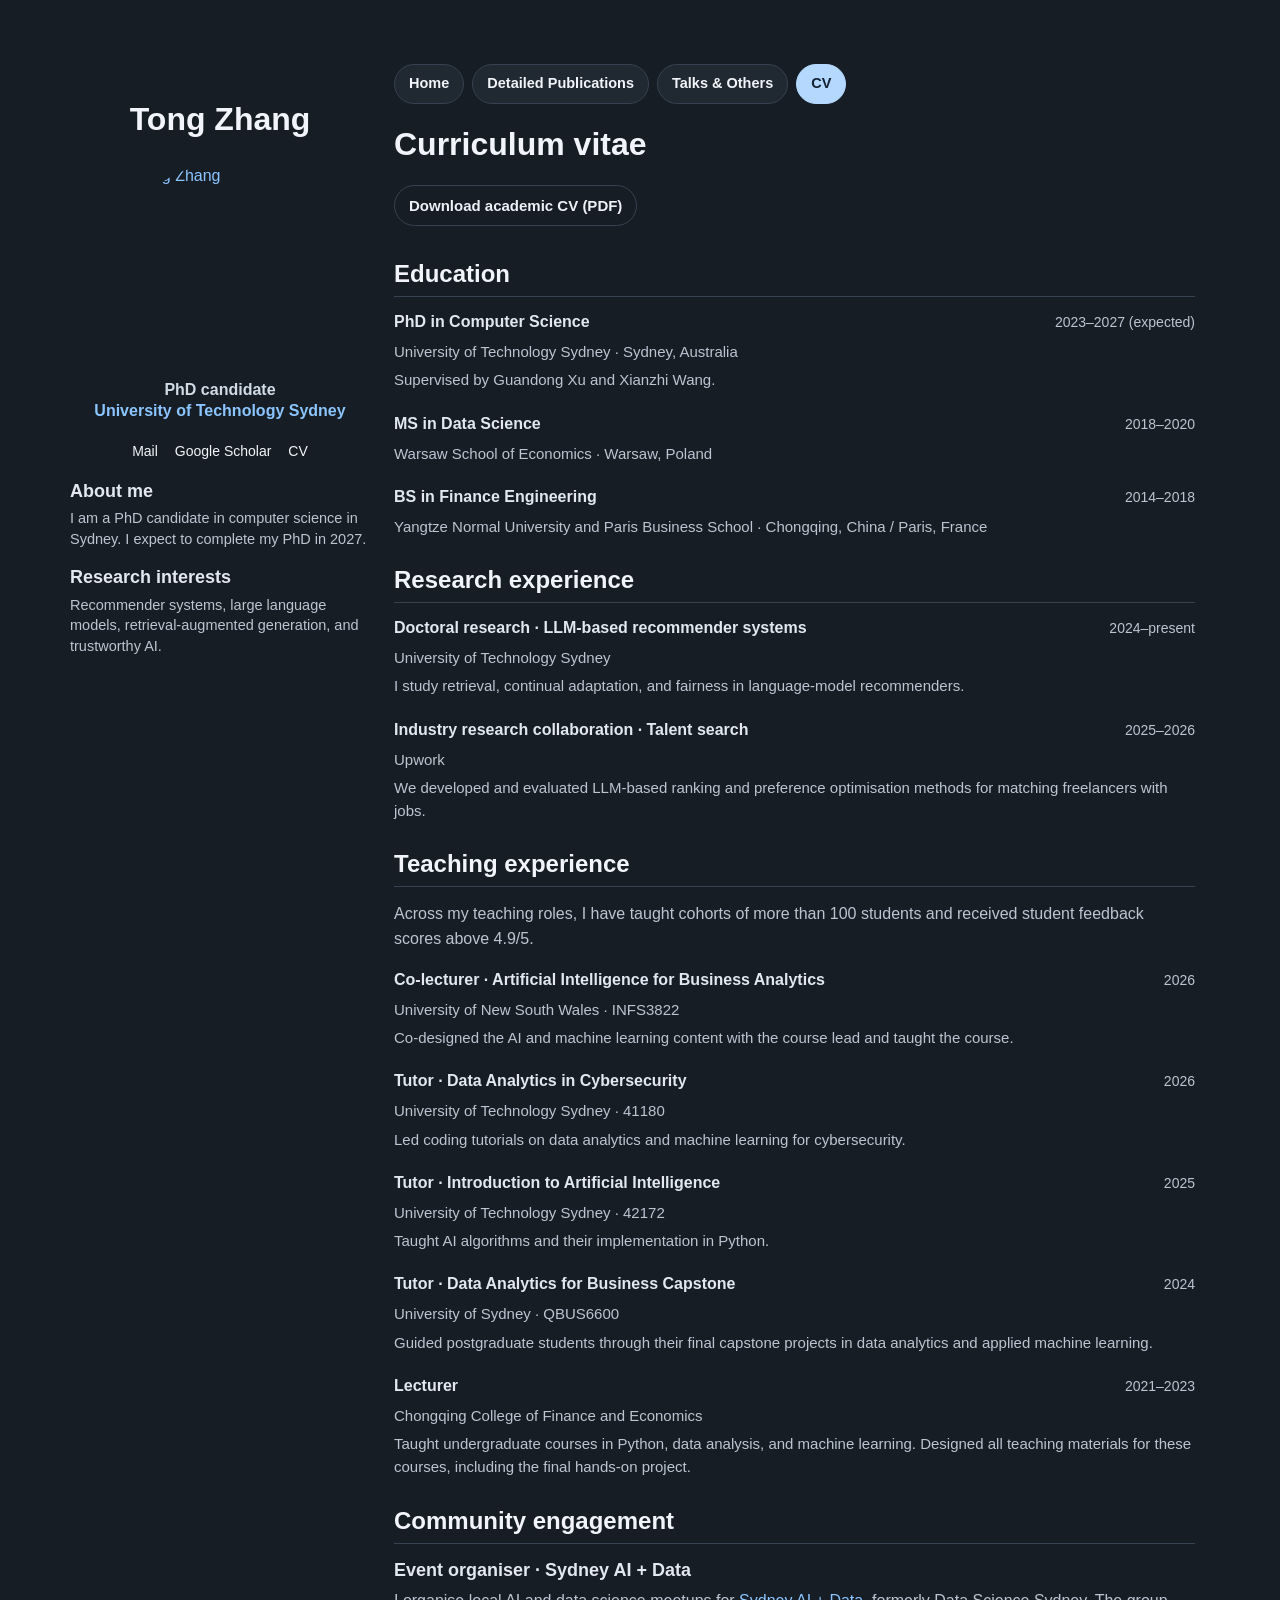
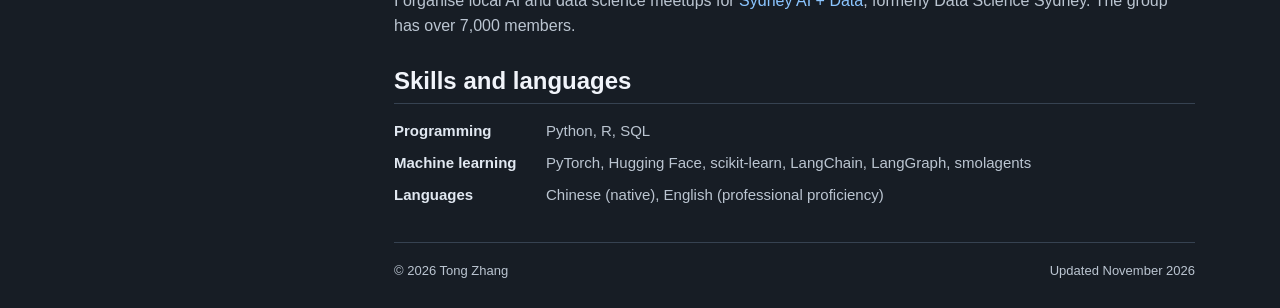
==== cv.html @ 7e2a7140 "Publish Tong Zhang’s academic website" ====
<!doctype html>
<html lang="en"><head><meta charset="utf-8"><meta name="viewport" content="width=device-width, initial-scale=1"><meta name="theme-color" content="#171d25"><meta name="description" content="Tong Zhang is a PhD candidate at the University of Technology Sydney studying recommender systems, large language models, and retrieval-augmented generation."><meta property="og:title" content="CV · Tong Zhang"><meta property="og:type" content="website"><meta property="og:description" content="Tong Zhang is a PhD candidate at the University of Technology Sydney studying recommender systems, large language models, and retrieval-augmented generation."><title>CV · Tong Zhang</title><link rel="stylesheet" href="style.css"></head>
<body><a class="skip-link" href="#main">Skip to content</a><div class="site-shell"><aside class="profile" aria-label="Profile">
        <a class="profile-name" href="index.html">Tong Zhang</a>
        <a class="portrait-link" href="https://scholar.google.com/citations?user=oyGxDycAAAAJ&amp;hl=en" aria-label="Tong Zhang on Google Scholar"><img class="portrait" src="assets/tong-zhang.jpg" alt="Tong Zhang" width="200" height="200"></a>
        <div class="profile-details"><p class="profile-role">PhD candidate<br><a href="https://www.uts.edu.au/">University of Technology Sydney</a></p>
        <div class="profile-links"><a href="mailto:Tong.Zhang-7@student.uts.edu.au">Mail</a><a href="https://scholar.google.com/citations?user=oyGxDycAAAAJ&amp;hl=en">Google Scholar</a><a href="assets/Tong_Zhang_Academic_CV.pdf">CV</a></div>
        <div class="profile-block"><h2>About me</h2><p>I am a PhD candidate in computer science in Sydney. I expect to complete my PhD in 2027.</p></div>
        <div class="profile-block"><h2>Research interests</h2><p>Recommender systems, large language models, retrieval-augmented generation, and trustworthy AI.</p></div></div></aside><div class="content-column"><nav class="top-nav" aria-label="Main navigation"><a href="index.html">Home</a><a href="publications.html">Detailed Publications</a><a href="talks.html">Talks &amp; Others</a><a href="cv.html" aria-current="page">CV</a></nav><main id="main" tabindex="-1" class="cv-page"><header class="page-header"><h1>Curriculum vitae</h1></header><div class="cv-downloads"><a class="primary-link" href="assets/Tong_Zhang_Academic_CV.pdf">Download academic CV (PDF)</a></div><section><div class="section-heading"><h2>Education</h2></div><article class="record"><div class="record-heading"><h3>PhD in Computer Science</h3><span class="record-date">2023–2027 (expected)</span></div><p class="institution">University of Technology Sydney · Sydney, Australia</p><p>Supervised by Guandong Xu and Xianzhi Wang.</p></article><article class="record"><div class="record-heading"><h3>MS in Data Science</h3><span class="record-date">2018–2020</span></div><p class="institution">Warsaw School of Economics · Warsaw, Poland</p></article><article class="record"><div class="record-heading"><h3>BS in Finance Engineering</h3><span class="record-date">2014–2018</span></div><p class="institution">Yangtze Normal University and Paris Business School · Chongqing, China / Paris, France</p></article></section><section><div class="section-heading"><h2>Research experience</h2></div><article class="record"><div class="record-heading"><h3>Doctoral research · LLM-based recommender systems</h3><span class="record-date">2024–present</span></div><p class="institution">University of Technology Sydney</p><p>I study retrieval, continual adaptation, and fairness in language-model recommenders.</p></article><article class="record"><div class="record-heading"><h3>Industry research collaboration · Talent search</h3><span class="record-date">2025–2026</span></div><p class="institution">Upwork</p><p>We developed and evaluated LLM-based ranking and preference optimisation methods for matching freelancers with jobs.</p></article></section><section><div class="section-heading"><h2>Teaching experience</h2></div><p>Across my teaching roles, I have taught cohorts of more than 100 students and received student feedback scores above 4.9/5.</p><article class="record"><div class="record-heading"><h3>Co-lecturer · Artificial Intelligence for Business Analytics</h3><span class="record-date">2026</span></div><p class="institution">University of New South Wales · INFS3822</p><p>Co-designed the AI and machine learning content with the course lead and taught the course.</p></article><article class="record"><div class="record-heading"><h3>Tutor · Data Analytics in Cybersecurity</h3><span class="record-date">2026</span></div><p class="institution">University of Technology Sydney · 41180</p><p>Led coding tutorials on data analytics and machine learning for cybersecurity.</p></article><article class="record"><div class="record-heading"><h3>Tutor · Introduction to Artificial Intelligence</h3><span class="record-date">2025</span></div><p class="institution">University of Technology Sydney · 42172</p><p>Taught AI algorithms and their implementation in Python.</p></article><article class="record"><div class="record-heading"><h3>Tutor · Data Analytics for Business Capstone</h3><span class="record-date">2024</span></div><p class="institution">University of Sydney · QBUS6600</p><p>Guided postgraduate students through their final capstone projects in data analytics and applied machine learning.</p></article><article class="record"><div class="record-heading"><h3>Lecturer</h3><span class="record-date">2021–2023</span></div><p class="institution">Chongqing College of Finance and Economics</p><p>Taught undergraduate courses in Python, data analysis, and machine learning. Designed all teaching materials for these courses, including the final hands-on project.</p></article></section><section><div class="section-heading"><h2>Community engagement</h2></div><h3>Event organiser · Sydney AI + Data</h3><p>I organise local AI and data science meetups for <a href="https://www.meetup.com/data-science-sydney/">Sydney AI + Data</a>, formerly Data Science Sydney. The group has over 7,000 members.</p></section><section><div class="section-heading"><h2>Skills and languages</h2></div><dl class="skills-list"><div><dt>Programming</dt><dd>Python, R, SQL</dd></div><div><dt>Machine learning</dt><dd>PyTorch, Hugging Face, scikit-learn, LangChain, LangGraph, smolagents</dd></div><div><dt>Languages</dt><dd>Chinese (native), English (professional proficiency)</dd></div></dl></section></main><footer class="site-footer"><span>© 2026 Tong Zhang</span><span>Updated November 2026</span></footer></div></div></body></html>
---- style.css ----
@charset "UTF-8";
@font-face{font-family:"Noto Sans";src:url("assets/NotoSans-Regular.ttf") format("truetype");font-style:normal;font-weight:400;font-display:swap}
@font-face{font-family:"Noto Sans";src:url("assets/NotoSans-Bold.ttf") format("truetype");font-style:normal;font-weight:700;font-display:swap}
:root{--ink:#f1f4fa;--heading:#f1f4fa;--text:#bbc5d1;--link:#8bc5ff;--line:#364251}
*{box-sizing:border-box}
html{scroll-behavior:smooth;scroll-padding-top:24px;scrollbar-gutter:stable}
body{margin:0;background:#171d25;color:var(--text);font:400 16px/1.55 "Noto Sans","Helvetica Neue",Arial,sans-serif;overflow-y:scroll}
a{color:var(--link);text-decoration:none;text-underline-offset:3px}
a:hover{text-decoration:underline;color:#afd7ff}
button,input{font:inherit}
button{cursor:pointer}
a:focus-visible,button:focus-visible,input:focus-visible{outline:2px solid var(--link);outline-offset:4px}
p{margin:0 0 18px}
h1,h2,h3{line-height:1.25;color:var(--heading);font-weight:700}
h1{font-size:2rem;margin:0 0 20px;color:var(--ink)}
h2{font-size:1.5rem;margin:0 0 14px}
h3{font-size:1.125rem;margin:0 0 8px;color:#e2e8ef}
strong{font-weight:700;color:var(--ink)}
sup{font-size:.75em;line-height:0}
[hidden]{display:none!important}
.site-shell{width:calc(100% - 140px);max-width:1280px;margin:60px auto 0;display:grid;grid-template-columns:300px minmax(0,1fr);gap:24px;align-items:start}
.profile{position:sticky;top:22px;padding-top:40px;max-height:calc(100vh - 32px);overflow-y:auto;scrollbar-width:none}
.profile::-webkit-scrollbar{display:none}
.profile-name{font-size:2rem;font-weight:700;color:var(--ink);line-height:1.2;display:block;text-align:center;margin:0 0 26px}
.profile-name:hover{text-decoration:none;color:var(--ink)}
.portrait-link{display:block;width:200px;margin:0 auto 16px}
.portrait{width:200px;height:200px;display:block;object-fit:cover;border-radius:50%}
.profile-role{text-align:center;font-size:1rem;line-height:1.3;font-weight:700;color:#d0dbe6;margin-bottom:13px}
.profile-role a{color:var(--link)}
.profile-links{display:flex;justify-content:center;flex-wrap:wrap;gap:8px 17px;font-size:.875rem;margin:19px 0 17px}
.profile-links a{color:var(--ink)}
.profile-block h2{font-size:1.125rem;color:#e2e8ef;margin:17px 0 6px}
.profile-block p{font-size:.90625rem;line-height:1.42;margin:0 0 15px}
.top-nav{display:flex;flex-wrap:wrap;align-items:center;gap:8px;margin:4px 0 20px}
.top-nav a{font-size:.90625rem;font-weight:700;color:var(--ink);padding:8px 14px;border:1px solid var(--line);border-radius:999px;line-height:1.5;background:#202831}
.top-nav a:hover{color:var(--link);border-color:var(--link);text-decoration:none}
.top-nav a[aria-current=page]{color:#142033;background:#b4d8ff;border-color:#b4d8ff}
.page-header{margin-bottom:21px}
.page-intro{font-size:1rem;line-height:1.65;margin-bottom:22px}
.introduction{line-height:1.65;margin-top:10px}
.research-profile{line-height:1.65}
section{margin:28px 0 0}
.section-heading{display:flex;align-items:baseline;justify-content:space-between;gap:16px;margin-bottom:15px}
.section-heading h2{margin:0}
.section-link{font-size:.875rem;white-space:nowrap}
.section-note{font-size:.9375rem;margin:-4px 0 18px}
.news-list{list-style:none;padding:0;margin:0}
.news-list li{display:grid;grid-template-columns:9rem minmax(0,1fr);gap:14px;margin-bottom:9px;font-size:.9375rem;line-height:1.5}
.news-date{color:#d0dbe6;white-space:nowrap;font-weight:700;font-size:.875rem}
.publication{padding:0;margin:0 0 22px;scroll-margin-top:24px}
.publication:last-child{margin-bottom:0}
.publication h3{font-size:1rem;line-height:1.5;margin-bottom:3px;color:#e1e8f1}
.authors{font-size:.9375rem;line-height:1.5;margin-bottom:3px}
.paper-meta{font-size:.875rem;display:flex;align-items:baseline;flex-wrap:wrap;gap:3px 16px;margin-bottom:0}
.meta-separator{padding:0 7px;color:#9ca9b9}
.paper-links{display:inline-flex;gap:12px}
.paper-summary{font-size:.9375rem;line-height:1.55;margin:7px 0 0}
.publication-tools{padding:0;margin:0 0 28px}
.publication-jumps{display:flex;flex-wrap:wrap;gap:7px 22px;margin-bottom:17px;font-size:.9375rem}
.publication-tools label{display:block;font-size:.875rem;font-weight:700;margin-bottom:5px}
.search-row{display:flex;gap:10px;align-items:center;max-width:600px}
.search-row input{width:100%;min-width:0;padding:8px 11px;border:1px solid #465565;border-radius:4px;background:#171d25;color:#e1e8f1}
.search-row input::placeholder{color:#a3b0bf}
.search-row button{border:1px solid #465565;border-radius:4px;background:#171d25;color:#e1e8f1;padding:8px 13px}
.search-status{font-size:.875rem;margin:6px 0 0}
.search-status:empty{display:none}
.equal-note{font-size:.875rem;margin-top:22px}
.empty-results{padding:22px 0}
.record{margin-bottom:22px}
.record-heading{display:flex;align-items:baseline;justify-content:space-between;gap:15px}
.record-date{font-size:.875rem;white-space:nowrap}
.record-date:empty{display:none}
.record-heading h3{font-size:1rem;color:#e1e8f1}
.institution{font-size:.9375rem;margin-bottom:5px}
.record p:last-child{margin-bottom:0}
.record>p:not(.institution){font-size:.9375rem}
.section-card{border:1px solid var(--line);border-radius:10px;padding:13px 15px;margin:0 0 22px;background:#171d25}
.section-card h2{margin:0 0 10px}
.activity-list{padding-left:18px;margin:0;line-height:1.55;font-size:.9375rem}
.activity-list li{margin-bottom:6px}
.activity-list li:last-child{margin-bottom:0}
.subsection+.subsection{border-top:1px dashed var(--line);padding-top:12px;margin-top:14px}
.subsection h3{margin:0 0 7px}
.activity-context{font-size:.9375rem;line-height:1.5;margin-bottom:9px}
.activity-list+.activity-context{margin:9px 0 0}
.cv-downloads{padding-bottom:6px;margin-bottom:24px}
.primary-link{display:inline-block;border:1px solid var(--line);color:#edf2f9;padding:8px 14px;border-radius:999px;font-size:.9375rem;font-weight:700}
.primary-link:hover{text-decoration:none;border-color:var(--link)}


.cv-page .section-heading{border-bottom:1px solid var(--line);padding-bottom:7px}
.cv-page section{margin-top:27px}
.cv-page .publication{margin-bottom:16px}
.compact-list{padding-left:20px;margin:0}
.compact-list li{margin-bottom:7px;font-size:.9375rem}
.skills-list{margin:0}
.skills-list>div{display:grid;grid-template-columns:135px 1fr;gap:17px;margin-bottom:9px;font-size:.9375rem}
dt{font-weight:700;color:#e1e8f1}
dd{margin:0}
.contact-section p{font-size:.9375rem;overflow-wrap:anywhere}
.site-footer{border-top:1px solid var(--line);margin-top:36px;padding:18px 0 26px;display:flex;justify-content:space-between;gap:14px;flex-wrap:wrap;font-size:.8125rem}
.sr-only{position:absolute;width:1px;height:1px;padding:0;margin:-1px;overflow:hidden;clip:rect(0,0,0,0);white-space:nowrap;border:0}
.skip-link{position:fixed;left:20px;top:-100px;background:#f1f4fa;padding:10px 18px;color:#171d25;z-index:10}
.skip-link:focus{top:12px}
@media(max-width:1050px){.site-shell{width:calc(100% - 70px);grid-template-columns:270px minmax(0,1fr);gap:25px}.profile-name{font-size:1.8rem}.top-nav a{padding:7px 12px}.record-heading{flex-wrap:wrap;gap:2px}}
@media(max-width:800px){.site-shell{display:block;width:calc(100% - 40px);margin-top:28px}.profile{position:static;max-height:none;overflow:visible;padding:0 0 22px;margin-bottom:22px;border-bottom:1px solid var(--line);display:grid;grid-template-columns:110px 1fr;column-gap:20px}.profile-name{grid-column:1/-1;text-align:left;margin-bottom:18px;font-size:1.9rem}.portrait-link{width:110px;margin:0}.portrait{width:110px;height:110px}.profile-role{text-align:left;font-size:.9375rem;line-height:1.4;margin-bottom:11px}.profile-links{justify-content:flex-start;font-size:.875rem;margin:14px 0 0}.profile-block{display:none}.top-nav{gap:7px;margin:0 0 24px}.top-nav a{font-size:.875rem;padding:7px 12px}.page-header{margin-bottom:20px}h1{font-size:1.8rem}.news-list li{grid-template-columns:9rem minmax(0,1fr);gap:10px}.section-heading{gap:10px}h2{font-size:1.4rem}.record-heading{display:block}.record-date{display:block;margin:-3px 0 5px}.skills-list>div{grid-template-columns:1fr;gap:2px}.section-card{padding:13px}.activity-list{font-size:.9375rem}.site-footer{margin-top:28px}.publication h3{font-size:1rem}}
@media(max-width:390px){.profile{grid-template-columns:90px 1fr;gap:15px}.portrait-link,.portrait{width:90px;height:90px}.top-nav a{font-size:.875rem;padding:7px 10px}.news-list li{grid-template-columns:1fr;gap:1px}.section-link{white-space:normal}}
@media(prefers-reduced-motion:reduce){html{scroll-behavior:auto}}

:root{color-scheme:dark}
.meetup-photos{display:grid;grid-template-columns:repeat(2,minmax(0,1fr));gap:14px;margin:18px 0 2px}
.meetup-photos img{display:block;width:100%;height:auto;border-radius:5px}
.meetup-photos figure{margin:0}
.meetup-photos figcaption{font-size:.825rem;color:var(--text);margin-top:6px}
@media(max-width:560px){.meetup-photos{grid-template-columns:1fr}}
@media print{body{font-size:10pt;color:#444}.site-shell{display:block;width:100%;margin:0}.profile,.top-nav,.cv-downloads,.publication-tools,.site-footer,.skip-link{display:none}main{width:100%}h1{font-size:22pt}h2{font-size:14pt}h3{font-size:11pt}.publication,.record{break-inside:avoid}a{color:#111}section{margin-top:16pt}.paper-links{display:none}.publication h3{font-size:11pt}.authors,.paper-meta,.paper-summary{font-size:9.5pt}}


@media print{:root{--ink:#111;--text:#333;--heading:#111;--link:#111;--line:#bbb;color-scheme:light}body,main,.section-card{background:#fff}h3,.publication h3,.record-heading h3,dt,.news-date{color:#222}}.portrait{object-position:center 16%}
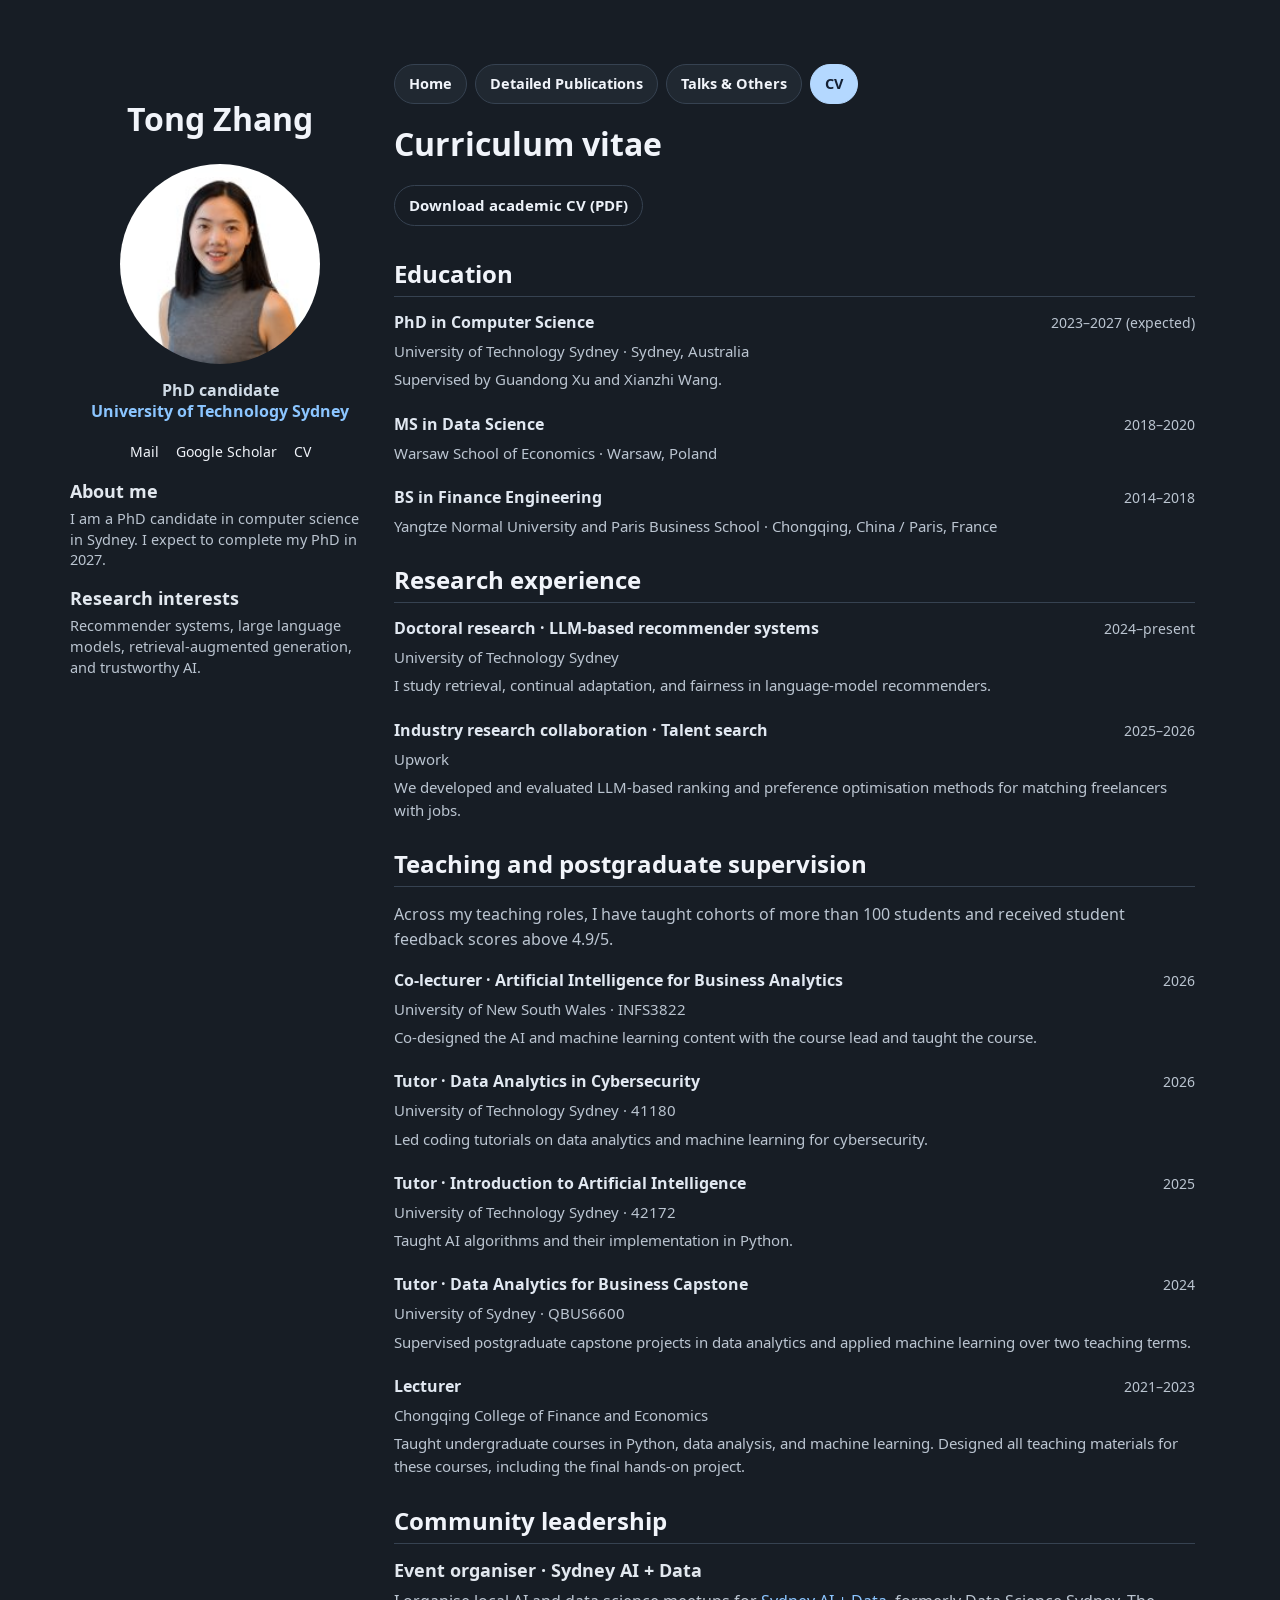
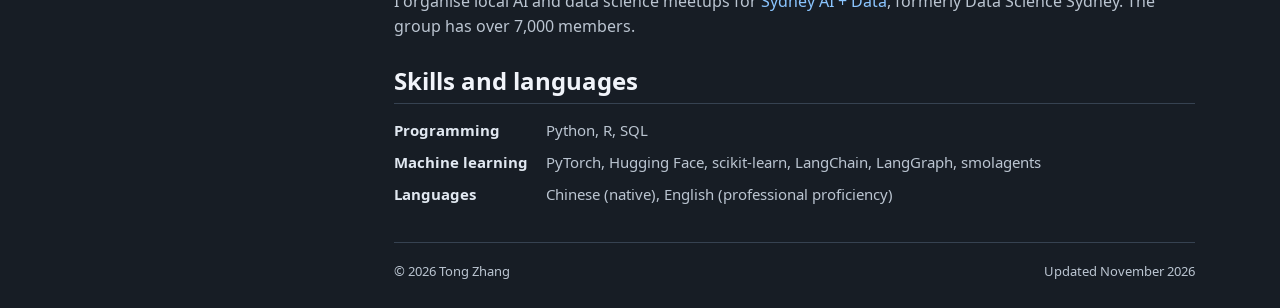
==== commit 72b58374: "Highlight teaching, supervision and community leadership" ====
--- a/cv.html
+++ b/cv.html
@@ -6,4 +6,4 @@
         <div class="profile-details"><p class="profile-role">PhD candidate<br><a href="https://www.uts.edu.au/">University of Technology Sydney</a></p>
         <div class="profile-links"><a href="mailto:Tong.Zhang-7@student.uts.edu.au">Mail</a><a href="https://scholar.google.com/citations?user=oyGxDycAAAAJ&amp;hl=en">Google Scholar</a><a href="assets/Tong_Zhang_Academic_CV.pdf">CV</a></div>
         <div class="profile-block"><h2>About me</h2><p>I am a PhD candidate in computer science in Sydney. I expect to complete my PhD in 2027.</p></div>
-        <div class="profile-block"><h2>Research interests</h2><p>Recommender systems, large language models, retrieval-augmented generation, and trustworthy AI.</p></div></div></aside><div class="content-column"><nav class="top-nav" aria-label="Main navigation"><a href="index.html">Home</a><a href="publications.html">Detailed Publications</a><a href="talks.html">Talks &amp; Others</a><a href="cv.html" aria-current="page">CV</a></nav><main id="main" tabindex="-1" class="cv-page"><header class="page-header"><h1>Curriculum vitae</h1></header><div class="cv-downloads"><a class="primary-link" href="assets/Tong_Zhang_Academic_CV.pdf">Download academic CV (PDF)</a></div><section><div class="section-heading"><h2>Education</h2></div><article class="record"><div class="record-heading"><h3>PhD in Computer Science</h3><span class="record-date">2023–2027 (expected)</span></div><p class="institution">University of Technology Sydney · Sydney, Australia</p><p>Supervised by Guandong Xu and Xianzhi Wang.</p></article><article class="record"><div class="record-heading"><h3>MS in Data Science</h3><span class="record-date">2018–2020</span></div><p class="institution">Warsaw School of Economics · Warsaw, Poland</p></article><article class="record"><div class="record-heading"><h3>BS in Finance Engineering</h3><span class="record-date">2014–2018</span></div><p class="institution">Yangtze Normal University and Paris Business School · Chongqing, China / Paris, France</p></article></section><section><div class="section-heading"><h2>Research experience</h2></div><article class="record"><div class="record-heading"><h3>Doctoral research · LLM-based recommender systems</h3><span class="record-date">2024–present</span></div><p class="institution">University of Technology Sydney</p><p>I study retrieval, continual adaptation, and fairness in language-model recommenders.</p></article><article class="record"><div class="record-heading"><h3>Industry research collaboration · Talent search</h3><span class="record-date">2025–2026</span></div><p class="institution">Upwork</p><p>We developed and evaluated LLM-based ranking and preference optimisation methods for matching freelancers with jobs.</p></article></section><section><div class="section-heading"><h2>Teaching experience</h2></div><p>Across my teaching roles, I have taught cohorts of more than 100 students and received student feedback scores above 4.9/5.</p><article class="record"><div class="record-heading"><h3>Co-lecturer · Artificial Intelligence for Business Analytics</h3><span class="record-date">2026</span></div><p class="institution">University of New South Wales · INFS3822</p><p>Co-designed the AI and machine learning content with the course lead and taught the course.</p></article><article class="record"><div class="record-heading"><h3>Tutor · Data Analytics in Cybersecurity</h3><span class="record-date">2026</span></div><p class="institution">University of Technology Sydney · 41180</p><p>Led coding tutorials on data analytics and machine learning for cybersecurity.</p></article><article class="record"><div class="record-heading"><h3>Tutor · Introduction to Artificial Intelligence</h3><span class="record-date">2025</span></div><p class="institution">University of Technology Sydney · 42172</p><p>Taught AI algorithms and their implementation in Python.</p></article><article class="record"><div class="record-heading"><h3>Tutor · Data Analytics for Business Capstone</h3><span class="record-date">2024</span></div><p class="institution">University of Sydney · QBUS6600</p><p>Guided postgraduate students through their final capstone projects in data analytics and applied machine learning.</p></article><article class="record"><div class="record-heading"><h3>Lecturer</h3><span class="record-date">2021–2023</span></div><p class="institution">Chongqing College of Finance and Economics</p><p>Taught undergraduate courses in Python, data analysis, and machine learning. Designed all teaching materials for these courses, including the final hands-on project.</p></article></section><section><div class="section-heading"><h2>Community engagement</h2></div><h3>Event organiser · Sydney AI + Data</h3><p>I organise local AI and data science meetups for <a href="https://www.meetup.com/data-science-sydney/">Sydney AI + Data</a>, formerly Data Science Sydney. The group has over 7,000 members.</p></section><section><div class="section-heading"><h2>Skills and languages</h2></div><dl class="skills-list"><div><dt>Programming</dt><dd>Python, R, SQL</dd></div><div><dt>Machine learning</dt><dd>PyTorch, Hugging Face, scikit-learn, LangChain, LangGraph, smolagents</dd></div><div><dt>Languages</dt><dd>Chinese (native), English (professional proficiency)</dd></div></dl></section></main><footer class="site-footer"><span>© 2026 Tong Zhang</span><span>Updated November 2026</span></footer></div></div></body></html>+        <div class="profile-block"><h2>Research interests</h2><p>Recommender systems, large language models, retrieval-augmented generation, and trustworthy AI.</p></div></div></aside><div class="content-column"><nav class="top-nav" aria-label="Main navigation"><a href="index.html">Home</a><a href="publications.html">Detailed Publications</a><a href="talks.html">Talks &amp; Others</a><a href="cv.html" aria-current="page">CV</a></nav><main id="main" tabindex="-1" class="cv-page"><header class="page-header"><h1>Curriculum vitae</h1></header><div class="cv-downloads"><a class="primary-link" href="assets/Tong_Zhang_Academic_CV.pdf">Download academic CV (PDF)</a></div><section><div class="section-heading"><h2>Education</h2></div><article class="record"><div class="record-heading"><h3>PhD in Computer Science</h3><span class="record-date">2023–2027 (expected)</span></div><p class="institution">University of Technology Sydney · Sydney, Australia</p><p>Supervised by Guandong Xu and Xianzhi Wang.</p></article><article class="record"><div class="record-heading"><h3>MS in Data Science</h3><span class="record-date">2018–2020</span></div><p class="institution">Warsaw School of Economics · Warsaw, Poland</p></article><article class="record"><div class="record-heading"><h3>BS in Finance Engineering</h3><span class="record-date">2014–2018</span></div><p class="institution">Yangtze Normal University and Paris Business School · Chongqing, China / Paris, France</p></article></section><section><div class="section-heading"><h2>Research experience</h2></div><article class="record"><div class="record-heading"><h3>Doctoral research · LLM-based recommender systems</h3><span class="record-date">2024–present</span></div><p class="institution">University of Technology Sydney</p><p>I study retrieval, continual adaptation, and fairness in language-model recommenders.</p></article><article class="record"><div class="record-heading"><h3>Industry research collaboration · Talent search</h3><span class="record-date">2025–2026</span></div><p class="institution">Upwork</p><p>We developed and evaluated LLM-based ranking and preference optimisation methods for matching freelancers with jobs.</p></article></section><section><div class="section-heading"><h2>Teaching and postgraduate supervision</h2></div><p>Across my teaching roles, I have taught cohorts of more than 100 students and received student feedback scores above 4.9/5.</p><article class="record"><div class="record-heading"><h3>Co-lecturer · Artificial Intelligence for Business Analytics</h3><span class="record-date">2026</span></div><p class="institution">University of New South Wales · INFS3822</p><p>Co-designed the AI and machine learning content with the course lead and taught the course.</p></article><article class="record"><div class="record-heading"><h3>Tutor · Data Analytics in Cybersecurity</h3><span class="record-date">2026</span></div><p class="institution">University of Technology Sydney · 41180</p><p>Led coding tutorials on data analytics and machine learning for cybersecurity.</p></article><article class="record"><div class="record-heading"><h3>Tutor · Introduction to Artificial Intelligence</h3><span class="record-date">2025</span></div><p class="institution">University of Technology Sydney · 42172</p><p>Taught AI algorithms and their implementation in Python.</p></article><article class="record"><div class="record-heading"><h3>Tutor · Data Analytics for Business Capstone</h3><span class="record-date">2024</span></div><p class="institution">University of Sydney · QBUS6600</p><p>Supervised postgraduate capstone projects in data analytics and applied machine learning over two teaching terms.</p></article><article class="record"><div class="record-heading"><h3>Lecturer</h3><span class="record-date">2021–2023</span></div><p class="institution">Chongqing College of Finance and Economics</p><p>Taught undergraduate courses in Python, data analysis, and machine learning. Designed all teaching materials for these courses, including the final hands-on project.</p></article></section><section><div class="section-heading"><h2>Community leadership</h2></div><h3>Event organiser · Sydney AI + Data</h3><p>I organise local AI and data science meetups for <a href="https://www.meetup.com/data-science-sydney/">Sydney AI + Data</a>, formerly Data Science Sydney. The group has over 7,000 members.</p></section><section><div class="section-heading"><h2>Skills and languages</h2></div><dl class="skills-list"><div><dt>Programming</dt><dd>Python, R, SQL</dd></div><div><dt>Machine learning</dt><dd>PyTorch, Hugging Face, scikit-learn, LangChain, LangGraph, smolagents</dd></div><div><dt>Languages</dt><dd>Chinese (native), English (professional proficiency)</dd></div></dl></section></main><footer class="site-footer"><span>© 2026 Tong Zhang</span><span>Updated November 2026</span></footer></div></div></body></html>
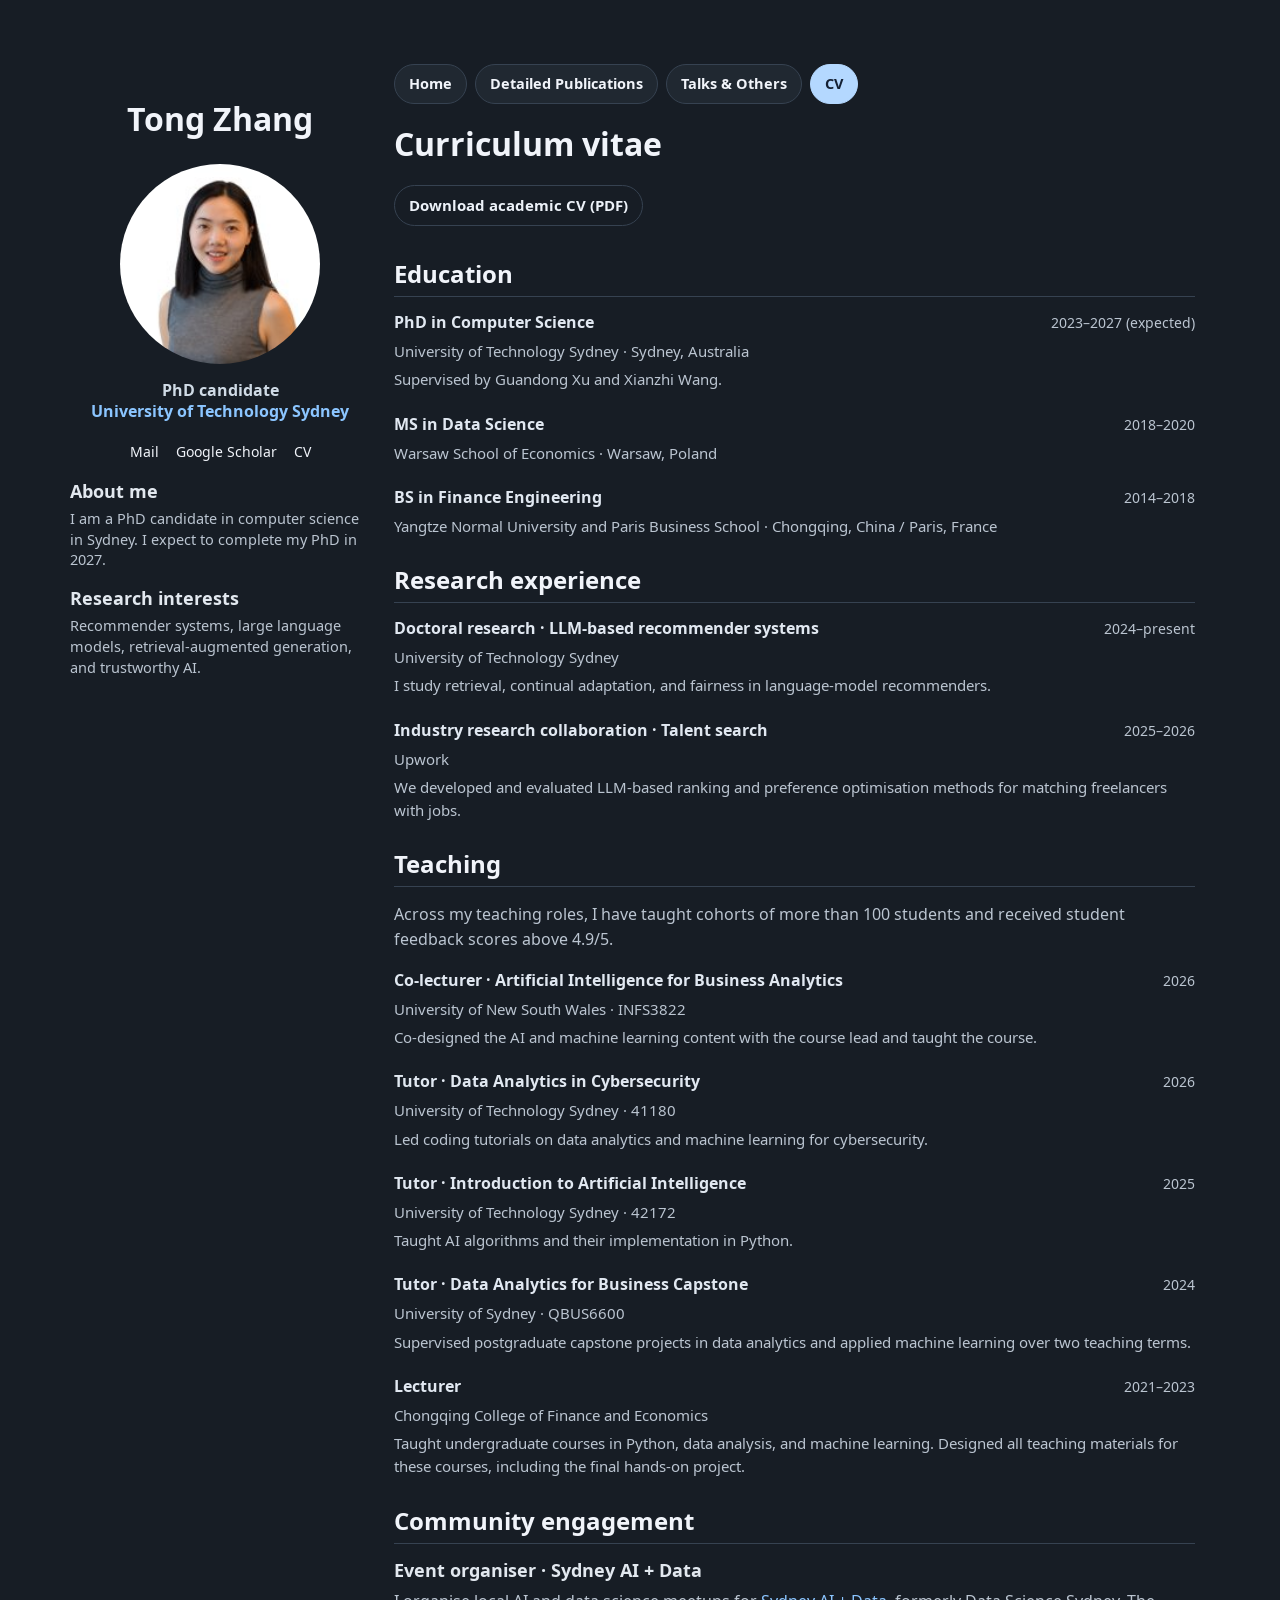
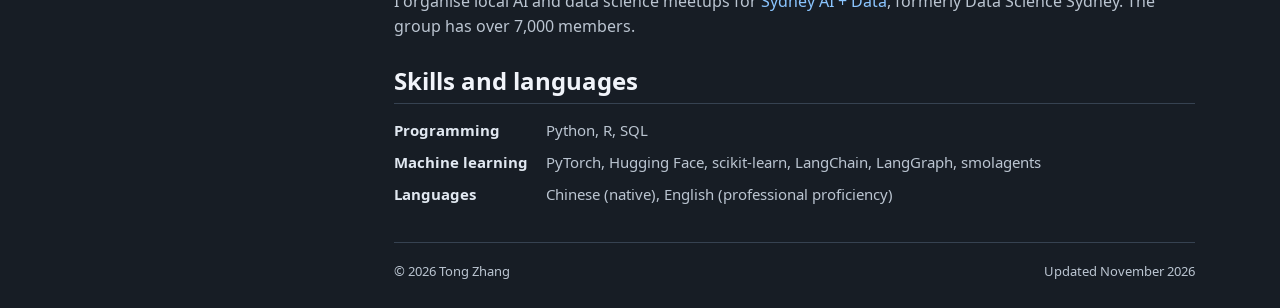
==== commit 32dd9bd6: "Use concise headings for teaching and community work" ====
--- a/cv.html
+++ b/cv.html
@@ -6,4 +6,4 @@
         <div class="profile-details"><p class="profile-role">PhD candidate<br><a href="https://www.uts.edu.au/">University of Technology Sydney</a></p>
         <div class="profile-links"><a href="mailto:Tong.Zhang-7@student.uts.edu.au">Mail</a><a href="https://scholar.google.com/citations?user=oyGxDycAAAAJ&amp;hl=en">Google Scholar</a><a href="assets/Tong_Zhang_Academic_CV.pdf">CV</a></div>
         <div class="profile-block"><h2>About me</h2><p>I am a PhD candidate in computer science in Sydney. I expect to complete my PhD in 2027.</p></div>
-        <div class="profile-block"><h2>Research interests</h2><p>Recommender systems, large language models, retrieval-augmented generation, and trustworthy AI.</p></div></div></aside><div class="content-column"><nav class="top-nav" aria-label="Main navigation"><a href="index.html">Home</a><a href="publications.html">Detailed Publications</a><a href="talks.html">Talks &amp; Others</a><a href="cv.html" aria-current="page">CV</a></nav><main id="main" tabindex="-1" class="cv-page"><header class="page-header"><h1>Curriculum vitae</h1></header><div class="cv-downloads"><a class="primary-link" href="assets/Tong_Zhang_Academic_CV.pdf">Download academic CV (PDF)</a></div><section><div class="section-heading"><h2>Education</h2></div><article class="record"><div class="record-heading"><h3>PhD in Computer Science</h3><span class="record-date">2023–2027 (expected)</span></div><p class="institution">University of Technology Sydney · Sydney, Australia</p><p>Supervised by Guandong Xu and Xianzhi Wang.</p></article><article class="record"><div class="record-heading"><h3>MS in Data Science</h3><span class="record-date">2018–2020</span></div><p class="institution">Warsaw School of Economics · Warsaw, Poland</p></article><article class="record"><div class="record-heading"><h3>BS in Finance Engineering</h3><span class="record-date">2014–2018</span></div><p class="institution">Yangtze Normal University and Paris Business School · Chongqing, China / Paris, France</p></article></section><section><div class="section-heading"><h2>Research experience</h2></div><article class="record"><div class="record-heading"><h3>Doctoral research · LLM-based recommender systems</h3><span class="record-date">2024–present</span></div><p class="institution">University of Technology Sydney</p><p>I study retrieval, continual adaptation, and fairness in language-model recommenders.</p></article><article class="record"><div class="record-heading"><h3>Industry research collaboration · Talent search</h3><span class="record-date">2025–2026</span></div><p class="institution">Upwork</p><p>We developed and evaluated LLM-based ranking and preference optimisation methods for matching freelancers with jobs.</p></article></section><section><div class="section-heading"><h2>Teaching and postgraduate supervision</h2></div><p>Across my teaching roles, I have taught cohorts of more than 100 students and received student feedback scores above 4.9/5.</p><article class="record"><div class="record-heading"><h3>Co-lecturer · Artificial Intelligence for Business Analytics</h3><span class="record-date">2026</span></div><p class="institution">University of New South Wales · INFS3822</p><p>Co-designed the AI and machine learning content with the course lead and taught the course.</p></article><article class="record"><div class="record-heading"><h3>Tutor · Data Analytics in Cybersecurity</h3><span class="record-date">2026</span></div><p class="institution">University of Technology Sydney · 41180</p><p>Led coding tutorials on data analytics and machine learning for cybersecurity.</p></article><article class="record"><div class="record-heading"><h3>Tutor · Introduction to Artificial Intelligence</h3><span class="record-date">2025</span></div><p class="institution">University of Technology Sydney · 42172</p><p>Taught AI algorithms and their implementation in Python.</p></article><article class="record"><div class="record-heading"><h3>Tutor · Data Analytics for Business Capstone</h3><span class="record-date">2024</span></div><p class="institution">University of Sydney · QBUS6600</p><p>Supervised postgraduate capstone projects in data analytics and applied machine learning over two teaching terms.</p></article><article class="record"><div class="record-heading"><h3>Lecturer</h3><span class="record-date">2021–2023</span></div><p class="institution">Chongqing College of Finance and Economics</p><p>Taught undergraduate courses in Python, data analysis, and machine learning. Designed all teaching materials for these courses, including the final hands-on project.</p></article></section><section><div class="section-heading"><h2>Community leadership</h2></div><h3>Event organiser · Sydney AI + Data</h3><p>I organise local AI and data science meetups for <a href="https://www.meetup.com/data-science-sydney/">Sydney AI + Data</a>, formerly Data Science Sydney. The group has over 7,000 members.</p></section><section><div class="section-heading"><h2>Skills and languages</h2></div><dl class="skills-list"><div><dt>Programming</dt><dd>Python, R, SQL</dd></div><div><dt>Machine learning</dt><dd>PyTorch, Hugging Face, scikit-learn, LangChain, LangGraph, smolagents</dd></div><div><dt>Languages</dt><dd>Chinese (native), English (professional proficiency)</dd></div></dl></section></main><footer class="site-footer"><span>© 2026 Tong Zhang</span><span>Updated November 2026</span></footer></div></div></body></html>+        <div class="profile-block"><h2>Research interests</h2><p>Recommender systems, large language models, retrieval-augmented generation, and trustworthy AI.</p></div></div></aside><div class="content-column"><nav class="top-nav" aria-label="Main navigation"><a href="index.html">Home</a><a href="publications.html">Detailed Publications</a><a href="talks.html">Talks &amp; Others</a><a href="cv.html" aria-current="page">CV</a></nav><main id="main" tabindex="-1" class="cv-page"><header class="page-header"><h1>Curriculum vitae</h1></header><div class="cv-downloads"><a class="primary-link" href="assets/Tong_Zhang_Academic_CV.pdf">Download academic CV (PDF)</a></div><section><div class="section-heading"><h2>Education</h2></div><article class="record"><div class="record-heading"><h3>PhD in Computer Science</h3><span class="record-date">2023–2027 (expected)</span></div><p class="institution">University of Technology Sydney · Sydney, Australia</p><p>Supervised by Guandong Xu and Xianzhi Wang.</p></article><article class="record"><div class="record-heading"><h3>MS in Data Science</h3><span class="record-date">2018–2020</span></div><p class="institution">Warsaw School of Economics · Warsaw, Poland</p></article><article class="record"><div class="record-heading"><h3>BS in Finance Engineering</h3><span class="record-date">2014–2018</span></div><p class="institution">Yangtze Normal University and Paris Business School · Chongqing, China / Paris, France</p></article></section><section><div class="section-heading"><h2>Research experience</h2></div><article class="record"><div class="record-heading"><h3>Doctoral research · LLM-based recommender systems</h3><span class="record-date">2024–present</span></div><p class="institution">University of Technology Sydney</p><p>I study retrieval, continual adaptation, and fairness in language-model recommenders.</p></article><article class="record"><div class="record-heading"><h3>Industry research collaboration · Talent search</h3><span class="record-date">2025–2026</span></div><p class="institution">Upwork</p><p>We developed and evaluated LLM-based ranking and preference optimisation methods for matching freelancers with jobs.</p></article></section><section><div class="section-heading"><h2>Teaching</h2></div><p>Across my teaching roles, I have taught cohorts of more than 100 students and received student feedback scores above 4.9/5.</p><article class="record"><div class="record-heading"><h3>Co-lecturer · Artificial Intelligence for Business Analytics</h3><span class="record-date">2026</span></div><p class="institution">University of New South Wales · INFS3822</p><p>Co-designed the AI and machine learning content with the course lead and taught the course.</p></article><article class="record"><div class="record-heading"><h3>Tutor · Data Analytics in Cybersecurity</h3><span class="record-date">2026</span></div><p class="institution">University of Technology Sydney · 41180</p><p>Led coding tutorials on data analytics and machine learning for cybersecurity.</p></article><article class="record"><div class="record-heading"><h3>Tutor · Introduction to Artificial Intelligence</h3><span class="record-date">2025</span></div><p class="institution">University of Technology Sydney · 42172</p><p>Taught AI algorithms and their implementation in Python.</p></article><article class="record"><div class="record-heading"><h3>Tutor · Data Analytics for Business Capstone</h3><span class="record-date">2024</span></div><p class="institution">University of Sydney · QBUS6600</p><p>Supervised postgraduate capstone projects in data analytics and applied machine learning over two teaching terms.</p></article><article class="record"><div class="record-heading"><h3>Lecturer</h3><span class="record-date">2021–2023</span></div><p class="institution">Chongqing College of Finance and Economics</p><p>Taught undergraduate courses in Python, data analysis, and machine learning. Designed all teaching materials for these courses, including the final hands-on project.</p></article></section><section><div class="section-heading"><h2>Community engagement</h2></div><h3>Event organiser · Sydney AI + Data</h3><p>I organise local AI and data science meetups for <a href="https://www.meetup.com/data-science-sydney/">Sydney AI + Data</a>, formerly Data Science Sydney. The group has over 7,000 members.</p></section><section><div class="section-heading"><h2>Skills and languages</h2></div><dl class="skills-list"><div><dt>Programming</dt><dd>Python, R, SQL</dd></div><div><dt>Machine learning</dt><dd>PyTorch, Hugging Face, scikit-learn, LangChain, LangGraph, smolagents</dd></div><div><dt>Languages</dt><dd>Chinese (native), English (professional proficiency)</dd></div></dl></section></main><footer class="site-footer"><span>© 2026 Tong Zhang</span><span>Updated November 2026</span></footer></div></div></body></html>
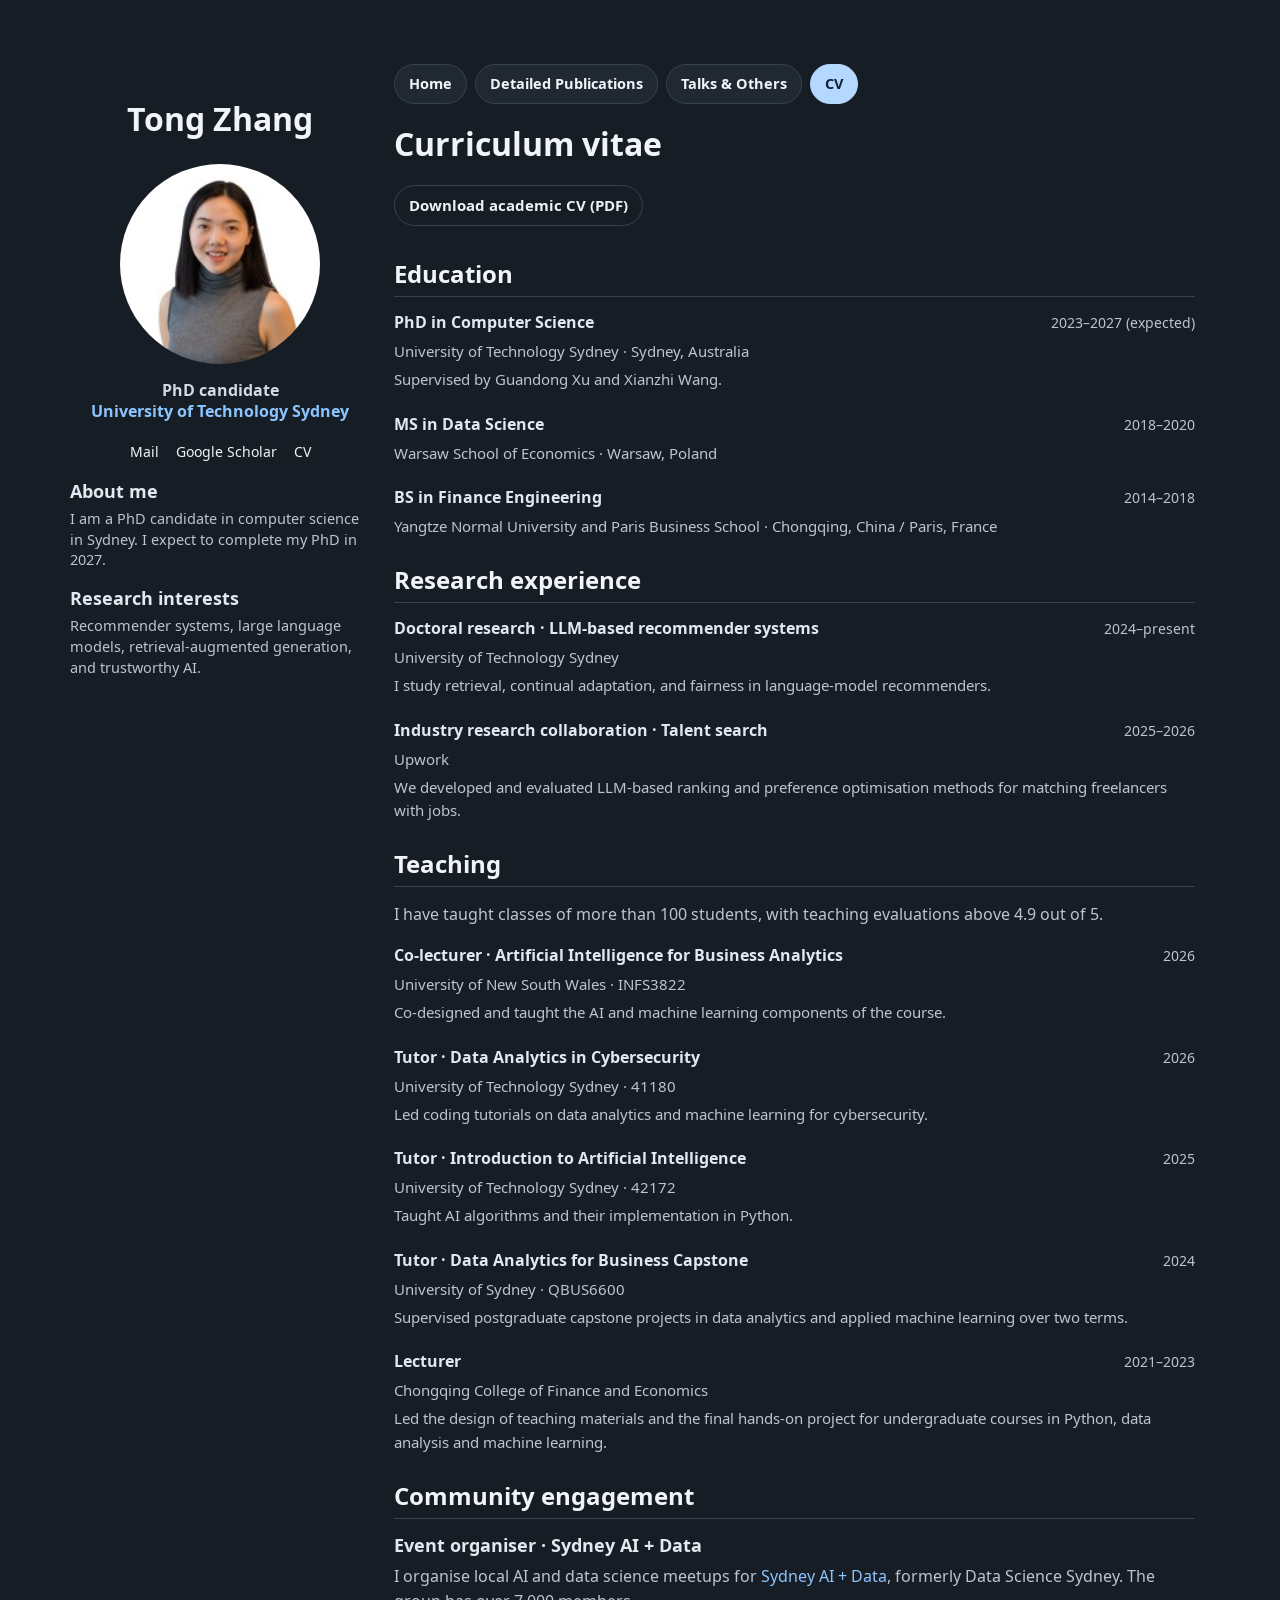
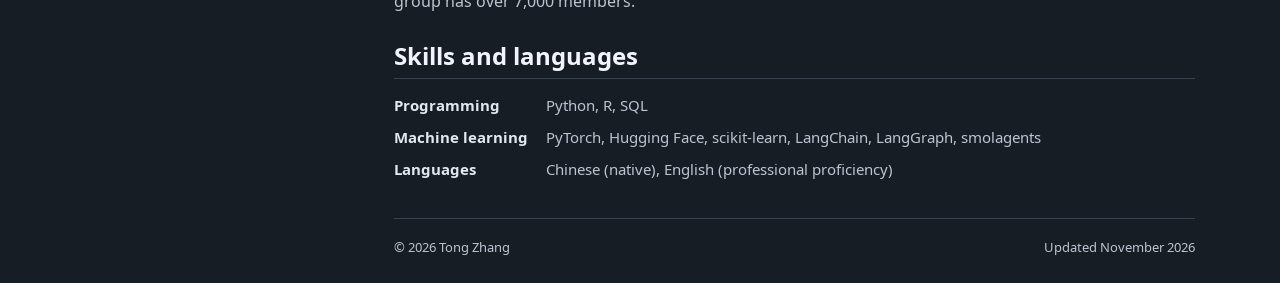
==== commit f9955a00: "Refine course design and teaching descriptions" ====
--- a/cv.html
+++ b/cv.html
@@ -6,4 +6,4 @@
         <div class="profile-details"><p class="profile-role">PhD candidate<br><a href="https://www.uts.edu.au/">University of Technology Sydney</a></p>
         <div class="profile-links"><a href="mailto:Tong.Zhang-7@student.uts.edu.au">Mail</a><a href="https://scholar.google.com/citations?user=oyGxDycAAAAJ&amp;hl=en">Google Scholar</a><a href="assets/Tong_Zhang_Academic_CV.pdf">CV</a></div>
         <div class="profile-block"><h2>About me</h2><p>I am a PhD candidate in computer science in Sydney. I expect to complete my PhD in 2027.</p></div>
-        <div class="profile-block"><h2>Research interests</h2><p>Recommender systems, large language models, retrieval-augmented generation, and trustworthy AI.</p></div></div></aside><div class="content-column"><nav class="top-nav" aria-label="Main navigation"><a href="index.html">Home</a><a href="publications.html">Detailed Publications</a><a href="talks.html">Talks &amp; Others</a><a href="cv.html" aria-current="page">CV</a></nav><main id="main" tabindex="-1" class="cv-page"><header class="page-header"><h1>Curriculum vitae</h1></header><div class="cv-downloads"><a class="primary-link" href="assets/Tong_Zhang_Academic_CV.pdf">Download academic CV (PDF)</a></div><section><div class="section-heading"><h2>Education</h2></div><article class="record"><div class="record-heading"><h3>PhD in Computer Science</h3><span class="record-date">2023–2027 (expected)</span></div><p class="institution">University of Technology Sydney · Sydney, Australia</p><p>Supervised by Guandong Xu and Xianzhi Wang.</p></article><article class="record"><div class="record-heading"><h3>MS in Data Science</h3><span class="record-date">2018–2020</span></div><p class="institution">Warsaw School of Economics · Warsaw, Poland</p></article><article class="record"><div class="record-heading"><h3>BS in Finance Engineering</h3><span class="record-date">2014–2018</span></div><p class="institution">Yangtze Normal University and Paris Business School · Chongqing, China / Paris, France</p></article></section><section><div class="section-heading"><h2>Research experience</h2></div><article class="record"><div class="record-heading"><h3>Doctoral research · LLM-based recommender systems</h3><span class="record-date">2024–present</span></div><p class="institution">University of Technology Sydney</p><p>I study retrieval, continual adaptation, and fairness in language-model recommenders.</p></article><article class="record"><div class="record-heading"><h3>Industry research collaboration · Talent search</h3><span class="record-date">2025–2026</span></div><p class="institution">Upwork</p><p>We developed and evaluated LLM-based ranking and preference optimisation methods for matching freelancers with jobs.</p></article></section><section><div class="section-heading"><h2>Teaching</h2></div><p>Across my teaching roles, I have taught cohorts of more than 100 students and received student feedback scores above 4.9/5.</p><article class="record"><div class="record-heading"><h3>Co-lecturer · Artificial Intelligence for Business Analytics</h3><span class="record-date">2026</span></div><p class="institution">University of New South Wales · INFS3822</p><p>Co-designed the AI and machine learning content with the course lead and taught the course.</p></article><article class="record"><div class="record-heading"><h3>Tutor · Data Analytics in Cybersecurity</h3><span class="record-date">2026</span></div><p class="institution">University of Technology Sydney · 41180</p><p>Led coding tutorials on data analytics and machine learning for cybersecurity.</p></article><article class="record"><div class="record-heading"><h3>Tutor · Introduction to Artificial Intelligence</h3><span class="record-date">2025</span></div><p class="institution">University of Technology Sydney · 42172</p><p>Taught AI algorithms and their implementation in Python.</p></article><article class="record"><div class="record-heading"><h3>Tutor · Data Analytics for Business Capstone</h3><span class="record-date">2024</span></div><p class="institution">University of Sydney · QBUS6600</p><p>Supervised postgraduate capstone projects in data analytics and applied machine learning over two teaching terms.</p></article><article class="record"><div class="record-heading"><h3>Lecturer</h3><span class="record-date">2021–2023</span></div><p class="institution">Chongqing College of Finance and Economics</p><p>Taught undergraduate courses in Python, data analysis, and machine learning. Designed all teaching materials for these courses, including the final hands-on project.</p></article></section><section><div class="section-heading"><h2>Community engagement</h2></div><h3>Event organiser · Sydney AI + Data</h3><p>I organise local AI and data science meetups for <a href="https://www.meetup.com/data-science-sydney/">Sydney AI + Data</a>, formerly Data Science Sydney. The group has over 7,000 members.</p></section><section><div class="section-heading"><h2>Skills and languages</h2></div><dl class="skills-list"><div><dt>Programming</dt><dd>Python, R, SQL</dd></div><div><dt>Machine learning</dt><dd>PyTorch, Hugging Face, scikit-learn, LangChain, LangGraph, smolagents</dd></div><div><dt>Languages</dt><dd>Chinese (native), English (professional proficiency)</dd></div></dl></section></main><footer class="site-footer"><span>© 2026 Tong Zhang</span><span>Updated November 2026</span></footer></div></div></body></html>+        <div class="profile-block"><h2>Research interests</h2><p>Recommender systems, large language models, retrieval-augmented generation, and trustworthy AI.</p></div></div></aside><div class="content-column"><nav class="top-nav" aria-label="Main navigation"><a href="index.html">Home</a><a href="publications.html">Detailed Publications</a><a href="talks.html">Talks &amp; Others</a><a href="cv.html" aria-current="page">CV</a></nav><main id="main" tabindex="-1" class="cv-page"><header class="page-header"><h1>Curriculum vitae</h1></header><div class="cv-downloads"><a class="primary-link" href="assets/Tong_Zhang_Academic_CV.pdf">Download academic CV (PDF)</a></div><section><div class="section-heading"><h2>Education</h2></div><article class="record"><div class="record-heading"><h3>PhD in Computer Science</h3><span class="record-date">2023–2027 (expected)</span></div><p class="institution">University of Technology Sydney · Sydney, Australia</p><p>Supervised by Guandong Xu and Xianzhi Wang.</p></article><article class="record"><div class="record-heading"><h3>MS in Data Science</h3><span class="record-date">2018–2020</span></div><p class="institution">Warsaw School of Economics · Warsaw, Poland</p></article><article class="record"><div class="record-heading"><h3>BS in Finance Engineering</h3><span class="record-date">2014–2018</span></div><p class="institution">Yangtze Normal University and Paris Business School · Chongqing, China / Paris, France</p></article></section><section><div class="section-heading"><h2>Research experience</h2></div><article class="record"><div class="record-heading"><h3>Doctoral research · LLM-based recommender systems</h3><span class="record-date">2024–present</span></div><p class="institution">University of Technology Sydney</p><p>I study retrieval, continual adaptation, and fairness in language-model recommenders.</p></article><article class="record"><div class="record-heading"><h3>Industry research collaboration · Talent search</h3><span class="record-date">2025–2026</span></div><p class="institution">Upwork</p><p>We developed and evaluated LLM-based ranking and preference optimisation methods for matching freelancers with jobs.</p></article></section><section><div class="section-heading"><h2>Teaching</h2></div><p>I have taught classes of more than 100 students, with teaching evaluations above 4.9 out of 5.</p><article class="record"><div class="record-heading"><h3>Co-lecturer · Artificial Intelligence for Business Analytics</h3><span class="record-date">2026</span></div><p class="institution">University of New South Wales · INFS3822</p><p>Co-designed and taught the AI and machine learning components of the course.</p></article><article class="record"><div class="record-heading"><h3>Tutor · Data Analytics in Cybersecurity</h3><span class="record-date">2026</span></div><p class="institution">University of Technology Sydney · 41180</p><p>Led coding tutorials on data analytics and machine learning for cybersecurity.</p></article><article class="record"><div class="record-heading"><h3>Tutor · Introduction to Artificial Intelligence</h3><span class="record-date">2025</span></div><p class="institution">University of Technology Sydney · 42172</p><p>Taught AI algorithms and their implementation in Python.</p></article><article class="record"><div class="record-heading"><h3>Tutor · Data Analytics for Business Capstone</h3><span class="record-date">2024</span></div><p class="institution">University of Sydney · QBUS6600</p><p>Supervised postgraduate capstone projects in data analytics and applied machine learning over two terms.</p></article><article class="record"><div class="record-heading"><h3>Lecturer</h3><span class="record-date">2021–2023</span></div><p class="institution">Chongqing College of Finance and Economics</p><p>Led the design of teaching materials and the final hands-on project for undergraduate courses in Python, data analysis and machine learning.</p></article></section><section><div class="section-heading"><h2>Community engagement</h2></div><h3>Event organiser · Sydney AI + Data</h3><p>I organise local AI and data science meetups for <a href="https://www.meetup.com/data-science-sydney/">Sydney AI + Data</a>, formerly Data Science Sydney. The group has over 7,000 members.</p></section><section><div class="section-heading"><h2>Skills and languages</h2></div><dl class="skills-list"><div><dt>Programming</dt><dd>Python, R, SQL</dd></div><div><dt>Machine learning</dt><dd>PyTorch, Hugging Face, scikit-learn, LangChain, LangGraph, smolagents</dd></div><div><dt>Languages</dt><dd>Chinese (native), English (professional proficiency)</dd></div></dl></section></main><footer class="site-footer"><span>© 2026 Tong Zhang</span><span>Updated November 2026</span></footer></div></div></body></html>
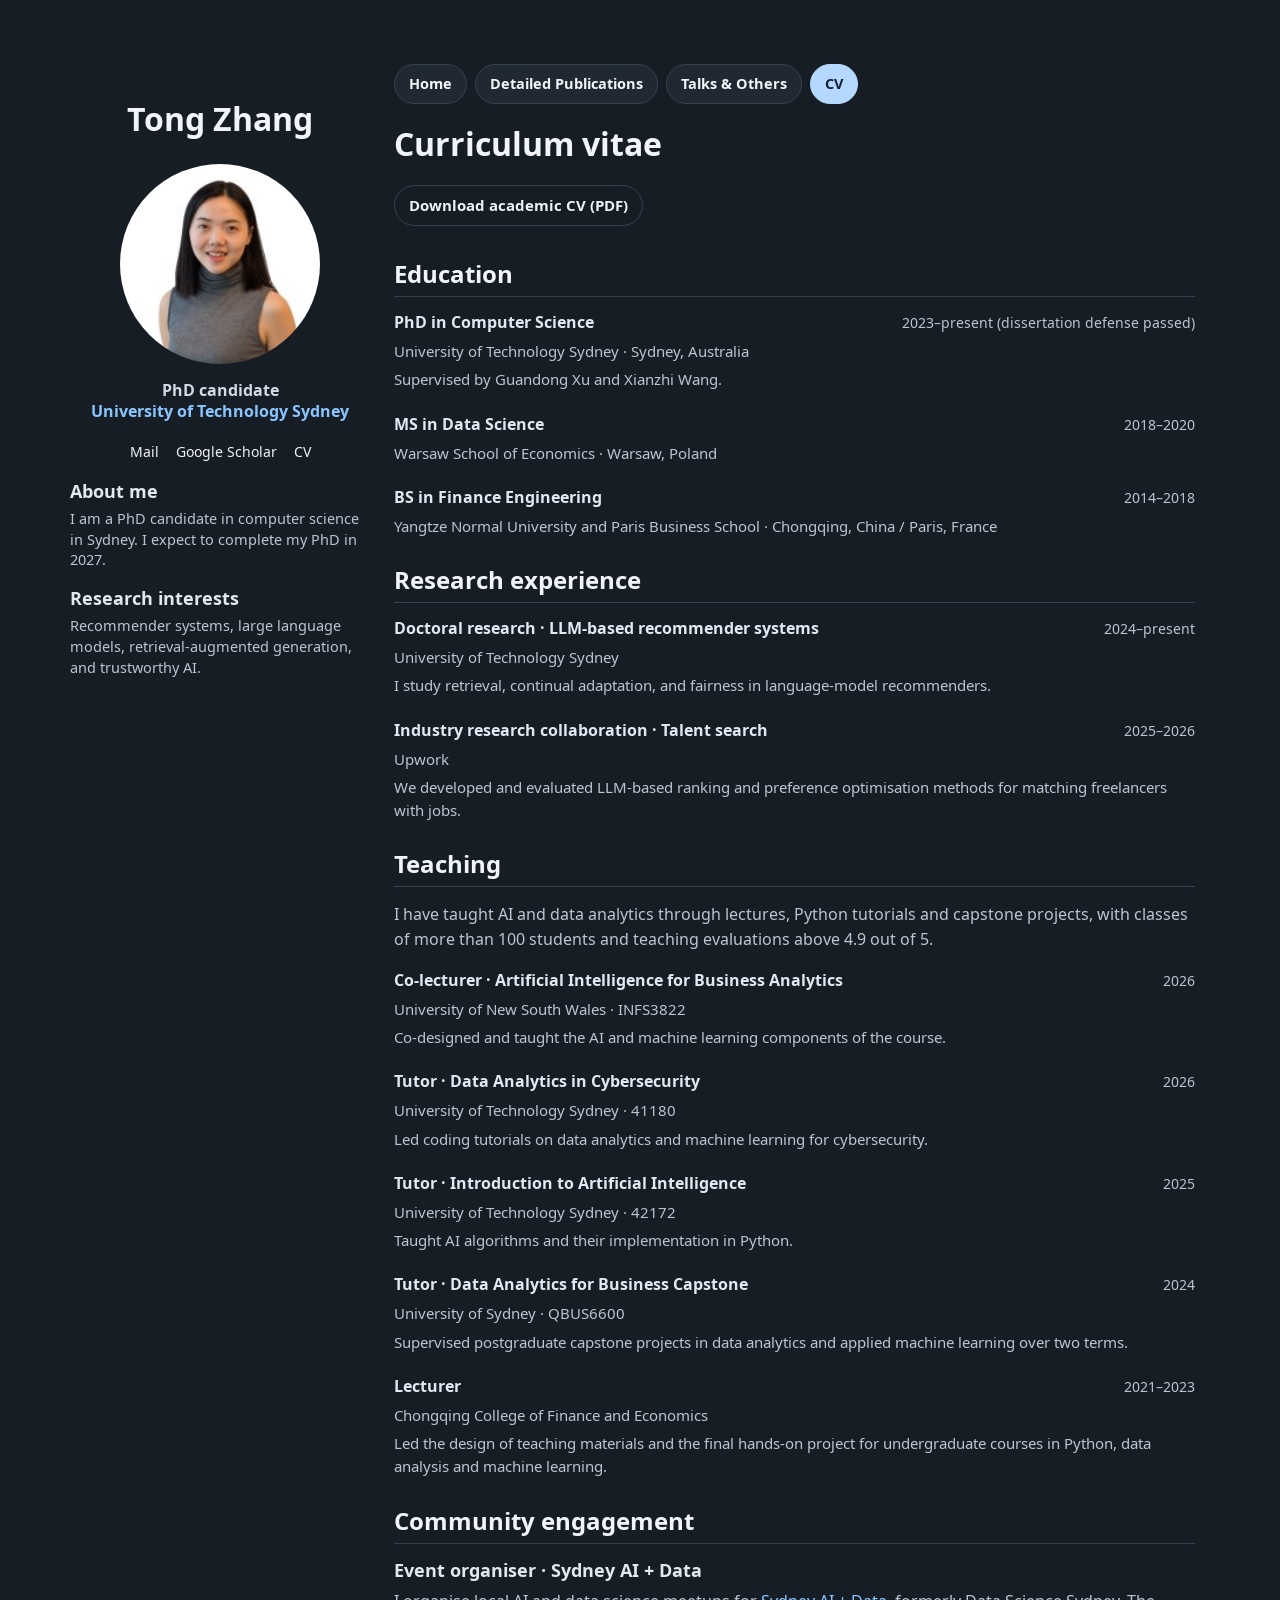
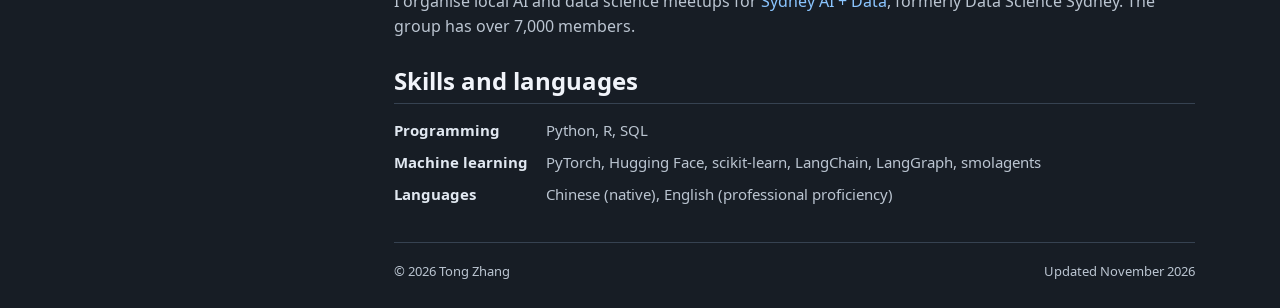
==== commit 02fa0181: "Feature the WWW paper and update teaching and presentation details" ====
--- a/cv.html
+++ b/cv.html
@@ -6,4 +6,4 @@
         <div class="profile-details"><p class="profile-role">PhD candidate<br><a href="https://www.uts.edu.au/">University of Technology Sydney</a></p>
         <div class="profile-links"><a href="mailto:Tong.Zhang-7@student.uts.edu.au">Mail</a><a href="https://scholar.google.com/citations?user=oyGxDycAAAAJ&amp;hl=en">Google Scholar</a><a href="assets/Tong_Zhang_Academic_CV.pdf">CV</a></div>
         <div class="profile-block"><h2>About me</h2><p>I am a PhD candidate in computer science in Sydney. I expect to complete my PhD in 2027.</p></div>
-        <div class="profile-block"><h2>Research interests</h2><p>Recommender systems, large language models, retrieval-augmented generation, and trustworthy AI.</p></div></div></aside><div class="content-column"><nav class="top-nav" aria-label="Main navigation"><a href="index.html">Home</a><a href="publications.html">Detailed Publications</a><a href="talks.html">Talks &amp; Others</a><a href="cv.html" aria-current="page">CV</a></nav><main id="main" tabindex="-1" class="cv-page"><header class="page-header"><h1>Curriculum vitae</h1></header><div class="cv-downloads"><a class="primary-link" href="assets/Tong_Zhang_Academic_CV.pdf">Download academic CV (PDF)</a></div><section><div class="section-heading"><h2>Education</h2></div><article class="record"><div class="record-heading"><h3>PhD in Computer Science</h3><span class="record-date">2023–2027 (expected)</span></div><p class="institution">University of Technology Sydney · Sydney, Australia</p><p>Supervised by Guandong Xu and Xianzhi Wang.</p></article><article class="record"><div class="record-heading"><h3>MS in Data Science</h3><span class="record-date">2018–2020</span></div><p class="institution">Warsaw School of Economics · Warsaw, Poland</p></article><article class="record"><div class="record-heading"><h3>BS in Finance Engineering</h3><span class="record-date">2014–2018</span></div><p class="institution">Yangtze Normal University and Paris Business School · Chongqing, China / Paris, France</p></article></section><section><div class="section-heading"><h2>Research experience</h2></div><article class="record"><div class="record-heading"><h3>Doctoral research · LLM-based recommender systems</h3><span class="record-date">2024–present</span></div><p class="institution">University of Technology Sydney</p><p>I study retrieval, continual adaptation, and fairness in language-model recommenders.</p></article><article class="record"><div class="record-heading"><h3>Industry research collaboration · Talent search</h3><span class="record-date">2025–2026</span></div><p class="institution">Upwork</p><p>We developed and evaluated LLM-based ranking and preference optimisation methods for matching freelancers with jobs.</p></article></section><section><div class="section-heading"><h2>Teaching</h2></div><p>I have taught classes of more than 100 students, with teaching evaluations above 4.9 out of 5.</p><article class="record"><div class="record-heading"><h3>Co-lecturer · Artificial Intelligence for Business Analytics</h3><span class="record-date">2026</span></div><p class="institution">University of New South Wales · INFS3822</p><p>Co-designed and taught the AI and machine learning components of the course.</p></article><article class="record"><div class="record-heading"><h3>Tutor · Data Analytics in Cybersecurity</h3><span class="record-date">2026</span></div><p class="institution">University of Technology Sydney · 41180</p><p>Led coding tutorials on data analytics and machine learning for cybersecurity.</p></article><article class="record"><div class="record-heading"><h3>Tutor · Introduction to Artificial Intelligence</h3><span class="record-date">2025</span></div><p class="institution">University of Technology Sydney · 42172</p><p>Taught AI algorithms and their implementation in Python.</p></article><article class="record"><div class="record-heading"><h3>Tutor · Data Analytics for Business Capstone</h3><span class="record-date">2024</span></div><p class="institution">University of Sydney · QBUS6600</p><p>Supervised postgraduate capstone projects in data analytics and applied machine learning over two terms.</p></article><article class="record"><div class="record-heading"><h3>Lecturer</h3><span class="record-date">2021–2023</span></div><p class="institution">Chongqing College of Finance and Economics</p><p>Led the design of teaching materials and the final hands-on project for undergraduate courses in Python, data analysis and machine learning.</p></article></section><section><div class="section-heading"><h2>Community engagement</h2></div><h3>Event organiser · Sydney AI + Data</h3><p>I organise local AI and data science meetups for <a href="https://www.meetup.com/data-science-sydney/">Sydney AI + Data</a>, formerly Data Science Sydney. The group has over 7,000 members.</p></section><section><div class="section-heading"><h2>Skills and languages</h2></div><dl class="skills-list"><div><dt>Programming</dt><dd>Python, R, SQL</dd></div><div><dt>Machine learning</dt><dd>PyTorch, Hugging Face, scikit-learn, LangChain, LangGraph, smolagents</dd></div><div><dt>Languages</dt><dd>Chinese (native), English (professional proficiency)</dd></div></dl></section></main><footer class="site-footer"><span>© 2026 Tong Zhang</span><span>Updated November 2026</span></footer></div></div></body></html>+        <div class="profile-block"><h2>Research interests</h2><p>Recommender systems, large language models, retrieval-augmented generation, and trustworthy AI.</p></div></div></aside><div class="content-column"><nav class="top-nav" aria-label="Main navigation"><a href="index.html">Home</a><a href="publications.html">Detailed Publications</a><a href="talks.html">Talks &amp; Others</a><a href="cv.html" aria-current="page">CV</a></nav><main id="main" tabindex="-1" class="cv-page"><header class="page-header"><h1>Curriculum vitae</h1></header><div class="cv-downloads"><a class="primary-link" href="assets/Tong_Zhang_Academic_CV.pdf">Download academic CV (PDF)</a></div><section><div class="section-heading"><h2>Education</h2></div><article class="record"><div class="record-heading"><h3>PhD in Computer Science</h3><span class="record-date">2023–present (dissertation defense passed)</span></div><p class="institution">University of Technology Sydney · Sydney, Australia</p><p>Supervised by Guandong Xu and Xianzhi Wang.</p></article><article class="record"><div class="record-heading"><h3>MS in Data Science</h3><span class="record-date">2018–2020</span></div><p class="institution">Warsaw School of Economics · Warsaw, Poland</p></article><article class="record"><div class="record-heading"><h3>BS in Finance Engineering</h3><span class="record-date">2014–2018</span></div><p class="institution">Yangtze Normal University and Paris Business School · Chongqing, China / Paris, France</p></article></section><section><div class="section-heading"><h2>Research experience</h2></div><article class="record"><div class="record-heading"><h3>Doctoral research · LLM-based recommender systems</h3><span class="record-date">2024–present</span></div><p class="institution">University of Technology Sydney</p><p>I study retrieval, continual adaptation, and fairness in language-model recommenders.</p></article><article class="record"><div class="record-heading"><h3>Industry research collaboration · Talent search</h3><span class="record-date">2025–2026</span></div><p class="institution">Upwork</p><p>We developed and evaluated LLM-based ranking and preference optimisation methods for matching freelancers with jobs.</p></article></section><section><div class="section-heading"><h2>Teaching</h2></div><p>I have taught AI and data analytics through lectures, Python tutorials and capstone projects, with classes of more than 100 students and teaching evaluations above 4.9 out of 5.</p><article class="record"><div class="record-heading"><h3>Co-lecturer · Artificial Intelligence for Business Analytics</h3><span class="record-date">2026</span></div><p class="institution">University of New South Wales · INFS3822</p><p>Co-designed and taught the AI and machine learning components of the course.</p></article><article class="record"><div class="record-heading"><h3>Tutor · Data Analytics in Cybersecurity</h3><span class="record-date">2026</span></div><p class="institution">University of Technology Sydney · 41180</p><p>Led coding tutorials on data analytics and machine learning for cybersecurity.</p></article><article class="record"><div class="record-heading"><h3>Tutor · Introduction to Artificial Intelligence</h3><span class="record-date">2025</span></div><p class="institution">University of Technology Sydney · 42172</p><p>Taught AI algorithms and their implementation in Python.</p></article><article class="record"><div class="record-heading"><h3>Tutor · Data Analytics for Business Capstone</h3><span class="record-date">2024</span></div><p class="institution">University of Sydney · QBUS6600</p><p>Supervised postgraduate capstone projects in data analytics and applied machine learning over two terms.</p></article><article class="record"><div class="record-heading"><h3>Lecturer</h3><span class="record-date">2021–2023</span></div><p class="institution">Chongqing College of Finance and Economics</p><p>Led the design of teaching materials and the final hands-on project for undergraduate courses in Python, data analysis and machine learning.</p></article></section><section><div class="section-heading"><h2>Community engagement</h2></div><h3>Event organiser · Sydney AI + Data</h3><p>I organise local AI and data science meetups for <a href="https://www.meetup.com/data-science-sydney/">Sydney AI + Data</a>, formerly Data Science Sydney. The group has over 7,000 members.</p></section><section><div class="section-heading"><h2>Skills and languages</h2></div><dl class="skills-list"><div><dt>Programming</dt><dd>Python, R, SQL</dd></div><div><dt>Machine learning</dt><dd>PyTorch, Hugging Face, scikit-learn, LangChain, LangGraph, smolagents</dd></div><div><dt>Languages</dt><dd>Chinese (native), English (professional proficiency)</dd></div></dl></section></main><footer class="site-footer"><span>© 2026 Tong Zhang</span><span>Updated November 2026</span></footer></div></div></body></html>
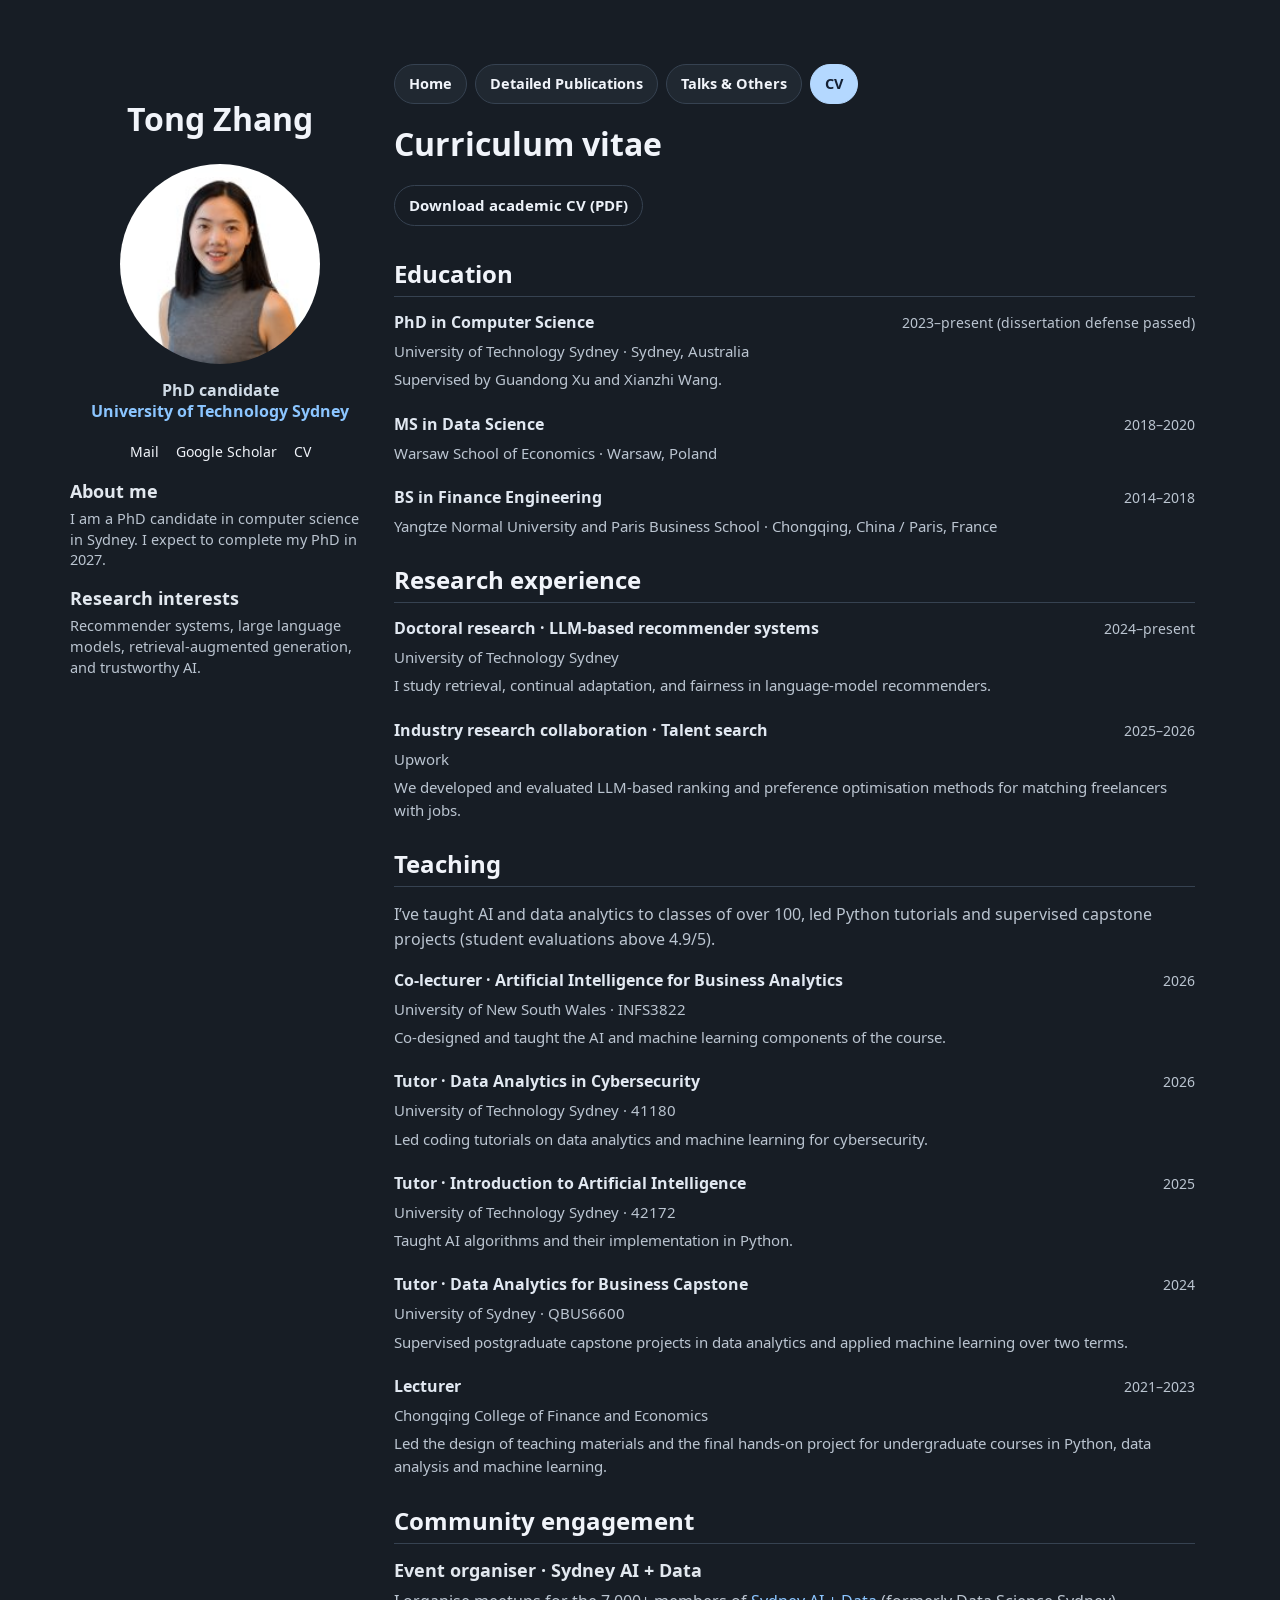
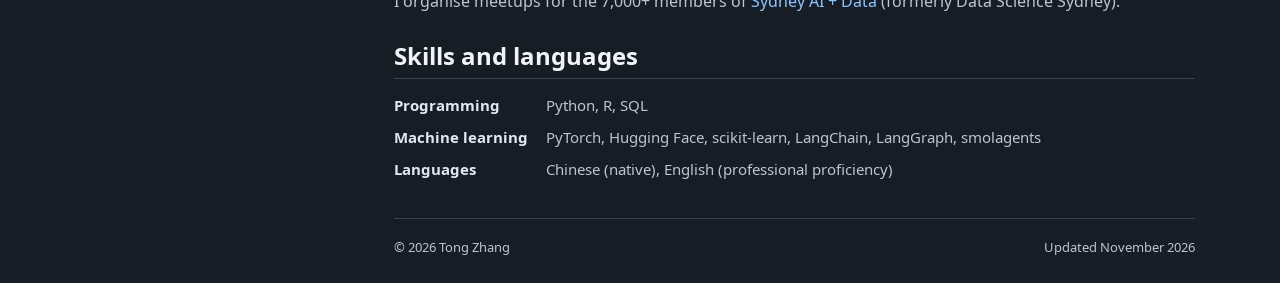
==== commit 602b4c6a: "Add research interests section to CV" ====
--- a/cv.html
+++ b/cv.html
@@ -6,4 +6,4 @@
         <div class="profile-details"><p class="profile-role">PhD candidate<br><a href="https://www.uts.edu.au/">University of Technology Sydney</a></p>
         <div class="profile-links"><a href="mailto:Tong.Zhang-7@student.uts.edu.au">Mail</a><a href="https://scholar.google.com/citations?user=oyGxDycAAAAJ&amp;hl=en">Google Scholar</a><a href="assets/Tong_Zhang_Academic_CV.pdf">CV</a></div>
         <div class="profile-block"><h2>About me</h2><p>I am a PhD candidate in computer science in Sydney. I expect to complete my PhD in 2027.</p></div>
-        <div class="profile-block"><h2>Research interests</h2><p>Recommender systems, large language models, retrieval-augmented generation, and trustworthy AI.</p></div></div></aside><div class="content-column"><nav class="top-nav" aria-label="Main navigation"><a href="index.html">Home</a><a href="publications.html">Detailed Publications</a><a href="talks.html">Talks &amp; Others</a><a href="cv.html" aria-current="page">CV</a></nav><main id="main" tabindex="-1" class="cv-page"><header class="page-header"><h1>Curriculum vitae</h1></header><div class="cv-downloads"><a class="primary-link" href="assets/Tong_Zhang_Academic_CV.pdf">Download academic CV (PDF)</a></div><section><div class="section-heading"><h2>Education</h2></div><article class="record"><div class="record-heading"><h3>PhD in Computer Science</h3><span class="record-date">2023–present (dissertation defense passed)</span></div><p class="institution">University of Technology Sydney · Sydney, Australia</p><p>Supervised by Guandong Xu and Xianzhi Wang.</p></article><article class="record"><div class="record-heading"><h3>MS in Data Science</h3><span class="record-date">2018–2020</span></div><p class="institution">Warsaw School of Economics · Warsaw, Poland</p></article><article class="record"><div class="record-heading"><h3>BS in Finance Engineering</h3><span class="record-date">2014–2018</span></div><p class="institution">Yangtze Normal University and Paris Business School · Chongqing, China / Paris, France</p></article></section><section><div class="section-heading"><h2>Research experience</h2></div><article class="record"><div class="record-heading"><h3>Doctoral research · LLM-based recommender systems</h3><span class="record-date">2024–present</span></div><p class="institution">University of Technology Sydney</p><p>I study retrieval, continual adaptation, and fairness in language-model recommenders.</p></article><article class="record"><div class="record-heading"><h3>Industry research collaboration · Talent search</h3><span class="record-date">2025–2026</span></div><p class="institution">Upwork</p><p>We developed and evaluated LLM-based ranking and preference optimisation methods for matching freelancers with jobs.</p></article></section><section><div class="section-heading"><h2>Teaching</h2></div><p>I have taught AI and data analytics through lectures, Python tutorials and capstone projects, with classes of more than 100 students and teaching evaluations above 4.9 out of 5.</p><article class="record"><div class="record-heading"><h3>Co-lecturer · Artificial Intelligence for Business Analytics</h3><span class="record-date">2026</span></div><p class="institution">University of New South Wales · INFS3822</p><p>Co-designed and taught the AI and machine learning components of the course.</p></article><article class="record"><div class="record-heading"><h3>Tutor · Data Analytics in Cybersecurity</h3><span class="record-date">2026</span></div><p class="institution">University of Technology Sydney · 41180</p><p>Led coding tutorials on data analytics and machine learning for cybersecurity.</p></article><article class="record"><div class="record-heading"><h3>Tutor · Introduction to Artificial Intelligence</h3><span class="record-date">2025</span></div><p class="institution">University of Technology Sydney · 42172</p><p>Taught AI algorithms and their implementation in Python.</p></article><article class="record"><div class="record-heading"><h3>Tutor · Data Analytics for Business Capstone</h3><span class="record-date">2024</span></div><p class="institution">University of Sydney · QBUS6600</p><p>Supervised postgraduate capstone projects in data analytics and applied machine learning over two terms.</p></article><article class="record"><div class="record-heading"><h3>Lecturer</h3><span class="record-date">2021–2023</span></div><p class="institution">Chongqing College of Finance and Economics</p><p>Led the design of teaching materials and the final hands-on project for undergraduate courses in Python, data analysis and machine learning.</p></article></section><section><div class="section-heading"><h2>Community engagement</h2></div><h3>Event organiser · Sydney AI + Data</h3><p>I organise local AI and data science meetups for <a href="https://www.meetup.com/data-science-sydney/">Sydney AI + Data</a>, formerly Data Science Sydney. The group has over 7,000 members.</p></section><section><div class="section-heading"><h2>Skills and languages</h2></div><dl class="skills-list"><div><dt>Programming</dt><dd>Python, R, SQL</dd></div><div><dt>Machine learning</dt><dd>PyTorch, Hugging Face, scikit-learn, LangChain, LangGraph, smolagents</dd></div><div><dt>Languages</dt><dd>Chinese (native), English (professional proficiency)</dd></div></dl></section></main><footer class="site-footer"><span>© 2026 Tong Zhang</span><span>Updated November 2026</span></footer></div></div></body></html>+        <div class="profile-block"><h2>Research interests</h2><p>Recommender systems, large language models, retrieval-augmented generation, and trustworthy AI.</p></div></div></aside><div class="content-column"><nav class="top-nav" aria-label="Main navigation"><a href="index.html">Home</a><a href="publications.html">Detailed Publications</a><a href="talks.html">Talks &amp; Others</a><a href="cv.html" aria-current="page">CV</a></nav><main id="main" tabindex="-1" class="cv-page"><header class="page-header"><h1>Curriculum vitae</h1></header><div class="cv-downloads"><a class="primary-link" href="assets/Tong_Zhang_Academic_CV.pdf">Download academic CV (PDF)</a></div><section><div class="section-heading"><h2>Education</h2></div><article class="record"><div class="record-heading"><h3>PhD in Computer Science</h3><span class="record-date">2023–present (dissertation defense passed)</span></div><p class="institution">University of Technology Sydney · Sydney, Australia</p><p>Supervised by Guandong Xu and Xianzhi Wang.</p></article><article class="record"><div class="record-heading"><h3>MS in Data Science</h3><span class="record-date">2018–2020</span></div><p class="institution">Warsaw School of Economics · Warsaw, Poland</p></article><article class="record"><div class="record-heading"><h3>BS in Finance Engineering</h3><span class="record-date">2014–2018</span></div><p class="institution">Yangtze Normal University and Paris Business School · Chongqing, China / Paris, France</p></article></section><section><div class="section-heading"><h2>Research experience</h2></div><article class="record"><div class="record-heading"><h3>Doctoral research · LLM-based recommender systems</h3><span class="record-date">2024–present</span></div><p class="institution">University of Technology Sydney</p><p>I study retrieval, continual adaptation, and fairness in language-model recommenders.</p></article><article class="record"><div class="record-heading"><h3>Industry research collaboration · Talent search</h3><span class="record-date">2025–2026</span></div><p class="institution">Upwork</p><p>We developed and evaluated LLM-based ranking and preference optimisation methods for matching freelancers with jobs.</p></article></section><section><div class="section-heading"><h2>Teaching</h2></div><p>I’ve taught AI and data analytics to classes of over 100, led Python tutorials and supervised capstone projects (student evaluations above 4.9/5).</p><article class="record"><div class="record-heading"><h3>Co-lecturer · Artificial Intelligence for Business Analytics</h3><span class="record-date">2026</span></div><p class="institution">University of New South Wales · INFS3822</p><p>Co-designed and taught the AI and machine learning components of the course.</p></article><article class="record"><div class="record-heading"><h3>Tutor · Data Analytics in Cybersecurity</h3><span class="record-date">2026</span></div><p class="institution">University of Technology Sydney · 41180</p><p>Led coding tutorials on data analytics and machine learning for cybersecurity.</p></article><article class="record"><div class="record-heading"><h3>Tutor · Introduction to Artificial Intelligence</h3><span class="record-date">2025</span></div><p class="institution">University of Technology Sydney · 42172</p><p>Taught AI algorithms and their implementation in Python.</p></article><article class="record"><div class="record-heading"><h3>Tutor · Data Analytics for Business Capstone</h3><span class="record-date">2024</span></div><p class="institution">University of Sydney · QBUS6600</p><p>Supervised postgraduate capstone projects in data analytics and applied machine learning over two terms.</p></article><article class="record"><div class="record-heading"><h3>Lecturer</h3><span class="record-date">2021–2023</span></div><p class="institution">Chongqing College of Finance and Economics</p><p>Led the design of teaching materials and the final hands-on project for undergraduate courses in Python, data analysis and machine learning.</p></article></section><section><div class="section-heading"><h2>Community engagement</h2></div><h3>Event organiser · Sydney AI + Data</h3><p>I organise meetups for the 7,000+ members of <a href="https://www.meetup.com/data-science-sydney/">Sydney AI + Data</a> (formerly Data Science Sydney).</p></section><section><div class="section-heading"><h2>Skills and languages</h2></div><dl class="skills-list"><div><dt>Programming</dt><dd>Python, R, SQL</dd></div><div><dt>Machine learning</dt><dd>PyTorch, Hugging Face, scikit-learn, LangChain, LangGraph, smolagents</dd></div><div><dt>Languages</dt><dd>Chinese (native), English (professional proficiency)</dd></div></dl></section></main><footer class="site-footer"><span>© 2026 Tong Zhang</span><span>Updated November 2026</span></footer></div></div></body></html>
